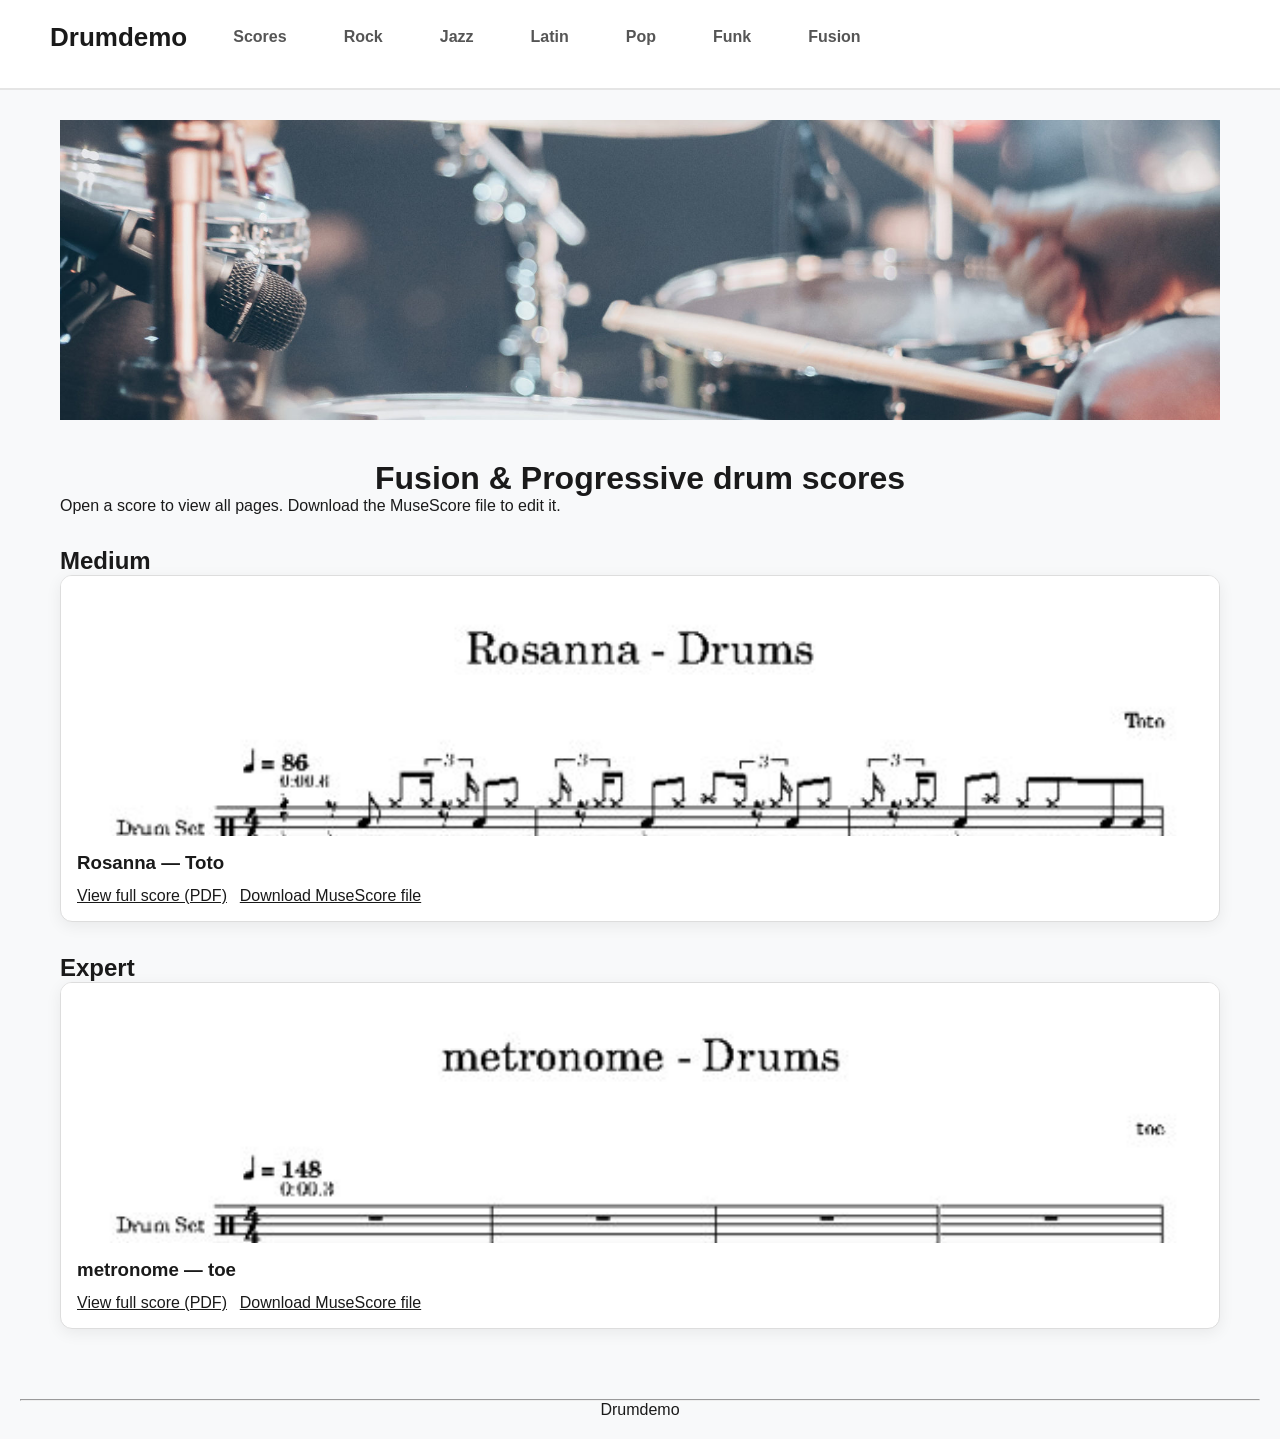
==== fusion.html @ f0b619e8 "Publish drum score website" ====
<!DOCTYPE html>
<html lang="en">
<head>
    <meta charset="UTF-8">
    <meta name="viewport" content="width=device-width, initial-scale=1.0">
    <title>Drum scores | Drumdemo</title>
    <link rel="stylesheet" href="/site.css">
</head>
<body>

  <header class="full-header"><div class="header-content"><div class="brand-zone"><a class="logo" href="/">Drumdemo</a><ul class="main-nav"><li><a href="/">Scores</a></li><li><a href="/rock.html">Rock</a></li><li><a href="/jazz.html">Jazz</a></li><li><a href="/latin.html">Latin</a></li><li><a href="/pop.html">Pop</a></li><li><a href="/funk.html">Funk</a></li><li><a href="/fusion.html">Fusion</a></li></ul></div></div></header>

<div class="wrapper"><main><section class="hero-section"><img class="hero-banner" src="/drum1.jpg" alt="Drum kit" width="100%"></section><h1>Fusion &amp; Progressive drum scores</h1><p>Open a score to view all pages. Download the MuseScore file to edit it.</p><section class="score-section"><h2>Medium</h2><div class="score-grid"><article class="score-card"><a class="score-preview" href="/scores/Rosanna_Drums.pdf" target="_blank" rel="noopener"><img loading="lazy" src="/scores/Rosanna_Drums.jpg" alt="Rosanna — Toto drum score preview"></a><div class="score-card-content"><h3>Rosanna — Toto</h3><div class="score-actions"><a href="/scores/Rosanna_Drums.pdf" target="_blank" rel="noopener">View full score (PDF)</a><a href="/scores/Rosanna_Drums.mscz" download>Download MuseScore file</a></div></div></article></div></section><section class="score-section"><h2>Expert</h2><div class="score-grid"><article class="score-card"><a class="score-preview" href="/scores/toe_metronome_Drums.pdf" target="_blank" rel="noopener"><img loading="lazy" src="/scores/toe_metronome_Drums.jpg" alt="metronome — toe drum score preview"></a><div class="score-card-content"><h3>metronome — toe</h3><div class="score-actions"><a href="/scores/toe_metronome_Drums.pdf" target="_blank" rel="noopener">View full score (PDF)</a><a href="/scores/toe_metronome_Drums.mscz" download>Download MuseScore file</a></div></div></article></div></section></main></div><footer><hr><p style="text-align: center;">Drumdemo</p></footer>
</body>
</html>
---- site.css ----
* {
    box-sizing: border-box;
    margin: 0;
    padding: 0;
}

body {
    font-family: -apple-system, BlinkMacSystemFont, "Segoe UI", Roboto, Helvetica, Arial, sans-serif;
    background-color: #f8f9fa;
    color: #1a1a1a;
    padding-top: 90px; 
}


.full-header {
    width: 100%;
    background-color: #fff;
    border-bottom: 2px solid #e5e5e5;
    position: fixed;
    top: 0;
    left: 0;
    height: 90px;
    padding: 0 50px;
    z-index: 1000;
}

.header-content {
    max-width: 1200px;
    margin: 0 auto;
    padding: 20px 0;
    display: flex;
    justify-content: space-between;
    align-items: center;
}

.brand-zone {
    display: flex;
    align-items: center;
    gap: 30px;
}

.logo {
    font-size: 26px;
    font-weight: 800;
}

.main-nav {
    display: flex;
    align-items: center;
    gap: 25px;
    list-style: none;
}

.main-nav > li/*make sure it's a direct child of main-nav*/ > a {
    text-decoration: none; 
    text-decoration: none;  /* without underline*/
    color: #555;
    font-weight: 600;/* make the text bold */
    display: inline-block;/* make the link behave like a block element */
    padding: 8px 16px;     
    border-radius: 6px;     /* circle the grey box */

}


.main-nav > li:hover > a {
    background-color: #e0e0e0;
    color: #1a1a1a;
}

.main-nav .dropdown {
    position: relative;
}

/* down drop list */
.drop {
    display: none;    /* to hide the list */      
    position: absolute;
    top: 100%;/*make sure it's right under the li*/
    left: 0;
    background-color: #222222;
    min-width: 150px;
    border-radius: 6px;
    overflow: hidden;
    z-index: 999;/* stay at the top order of the website*/
}

.dropdown:hover .drop {
    display: block;
}

.drop a {
    display: block;
    padding: 10px 16px;
    color: #ffffff;
    text-decoration: none;
    text-align: left;
    font-size: 14px;
    transform-origin: left center; 

}


.drop a:hover {
    transform: scale(1.12);
}
.main-nav a {
    text-decoration: none;
    color: #fffdfd;
    font-weight: 600;
}


.wrapper {
    max-width: 1200px;
    margin: 0 auto;
    padding: 0 20px;
}

img {
    object-fit: cover;
    display: block;
}

/* Hero Banner */
.hero-section {
    margin: 30px 0 40px;
}

.hero-banner {
    width: 100%;
    height: 300px;
}


.intro {
    display: flex;
    gap: 30px;
    margin-bottom: 40px;
    align-items: flex-start;
}

.intro.right {
    flex-direction: row-reverse;
}

.intro-image {
    width: 300px;
    height: auto;
    flex-shrink: 0;
}

.intro-text {
    flex-grow: 1;
    font-size: 15px;
    line-height: 1.6;
    color: #444;
}


footer {
    margin-top: 50px;
    padding: 20px;
    text-align: center;
}

footer a {
    text-align: center;
    color: inherit;
    text-decoration: none;
}


a {
    text-decoration: none; 
    color: inherit;       
}
.grid-container .card-image{
    border-radius: 5%;
    display: block;
}
h1{
    text-align: center;
}

.tab {
    width: 100%;
    display: flex;
    justify-content: center; 
    margin-bottom: 30px;
}

.tab-image {
    max-width: 100%; 
    height: auto;
    display: block;
    margin: 0 auto; 
}
body a{
    text-align:right;
}


/* Iteration 2: a native link keeps zoom under the reader's control. */
.score-link { display: block; width: 100%; max-width: 1100px; color: #174ea6; text-align: center; border: 2px solid #c7d7ee; border-radius: 8px; padding: 12px; background: #fff; }
.score-link:hover { border-color: #174ea6; }
.score-link:focus-visible { outline: 3px solid #174ea6; outline-offset: 4px; }
.score-link .tab-image { width: 100%; height: auto; object-fit: contain; }
.score-caption { display: block; margin-top: 12px; text-decoration: underline; font-weight: 600; }
.score-help { margin: 20px 0; line-height: 1.6; }
.intro-image img { max-width: 100%; height: auto; }
@media (max-width: 700px) {
.full-header { position: static; height: auto; padding: 0 12px; }
body { padding-top: 0; }
.brand-zone, .main-nav { flex-wrap: wrap; gap: 8px; }
.main-nav > li > a { padding: 8px; }
.intro { flex-direction: column; }
.intro-image { width: 100%; }
.wrapper { padding: 0 12px; }
}

.score-section{margin:2rem 0}.score-grid{display:grid;grid-template-columns:repeat(auto-fit,minmax(240px,1fr));gap:1.5rem}.score-card{background:#fff;border:1px solid #ddd;border-radius:12px;overflow:hidden;box-shadow:0 4px 16px #0001}.score-preview{display:block;background:#f5f5f5;height:260px;overflow:hidden}.score-preview img{width:100%;height:100%;object-fit:cover;object-position:top}.score-card-content{padding:1rem}.score-card-content h3{margin:0 0 .8rem}.score-actions{display:flex;flex-wrap:wrap;gap:.8rem}.score-actions a{display:inline-block;text-decoration:underline}.score-card-content a:focus-visible,.score-preview:focus-visible{outline:3px solid #00a7cc;outline-offset:2px}
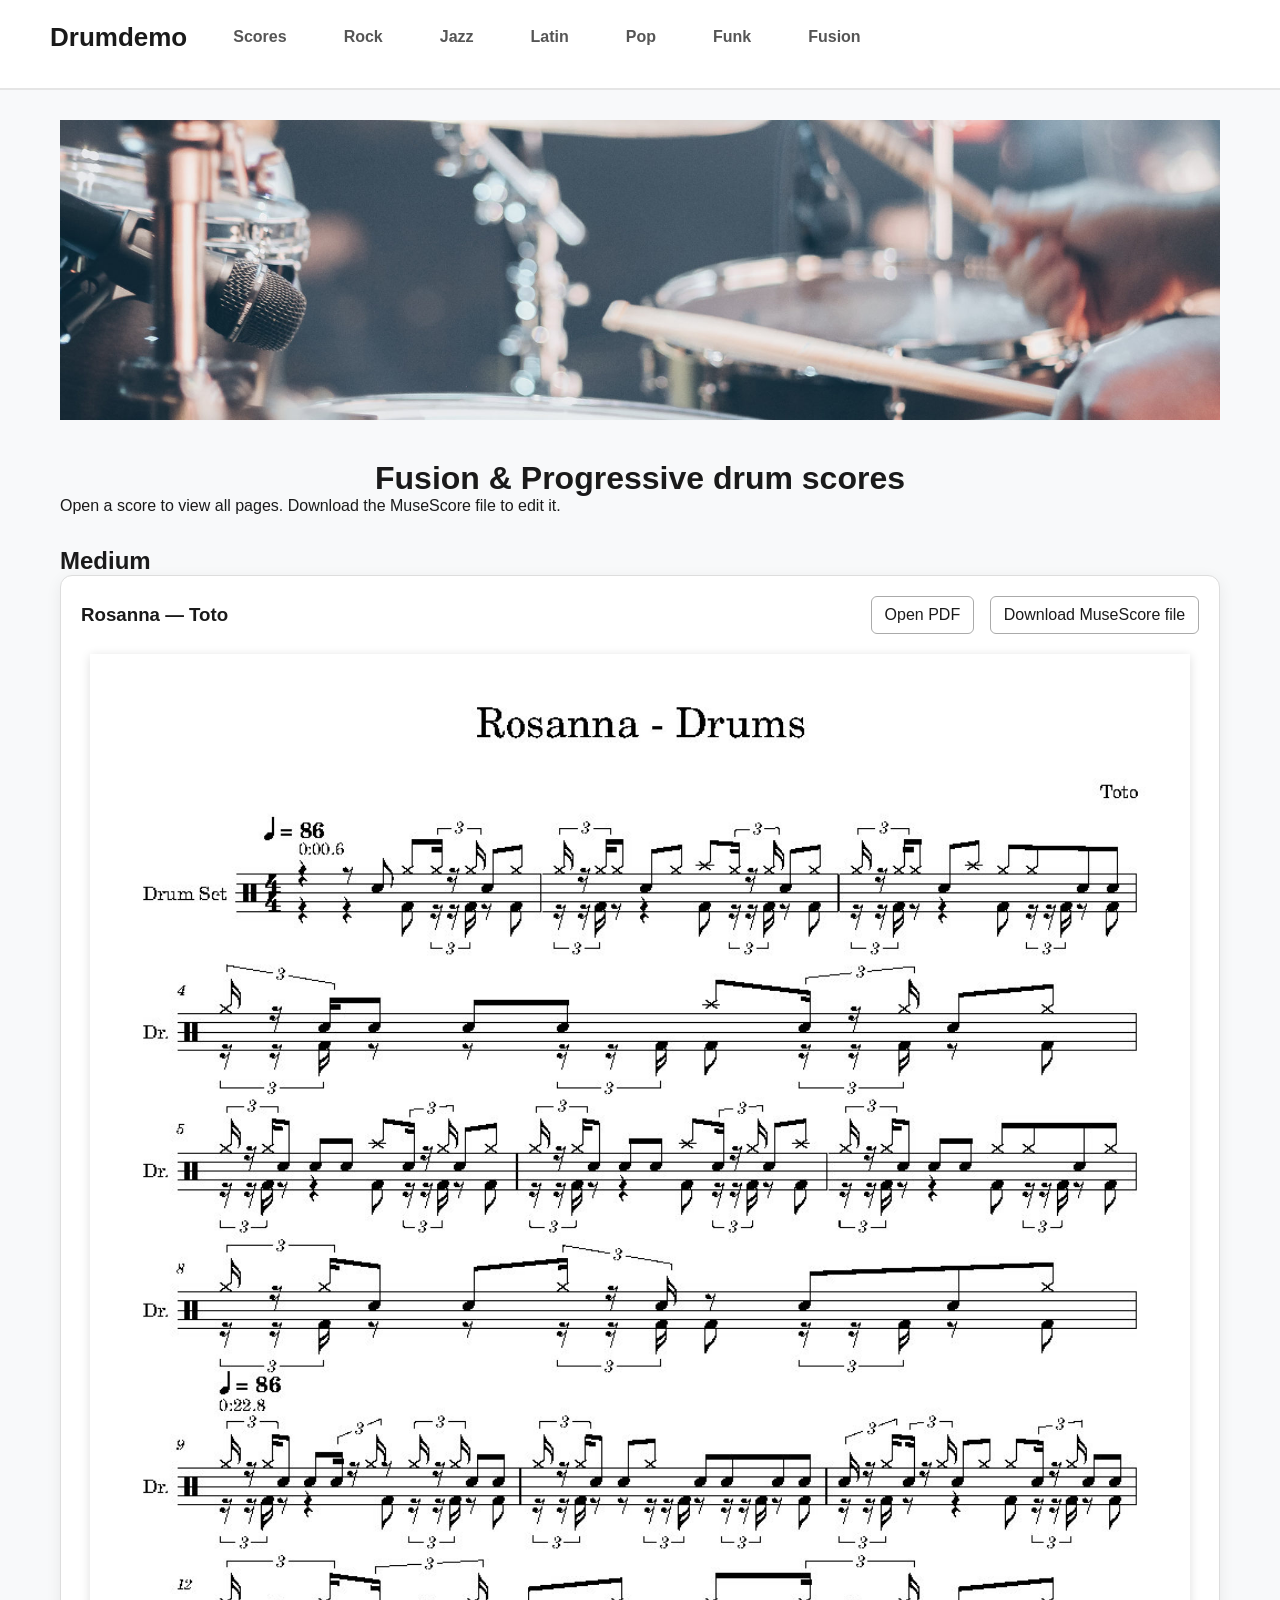
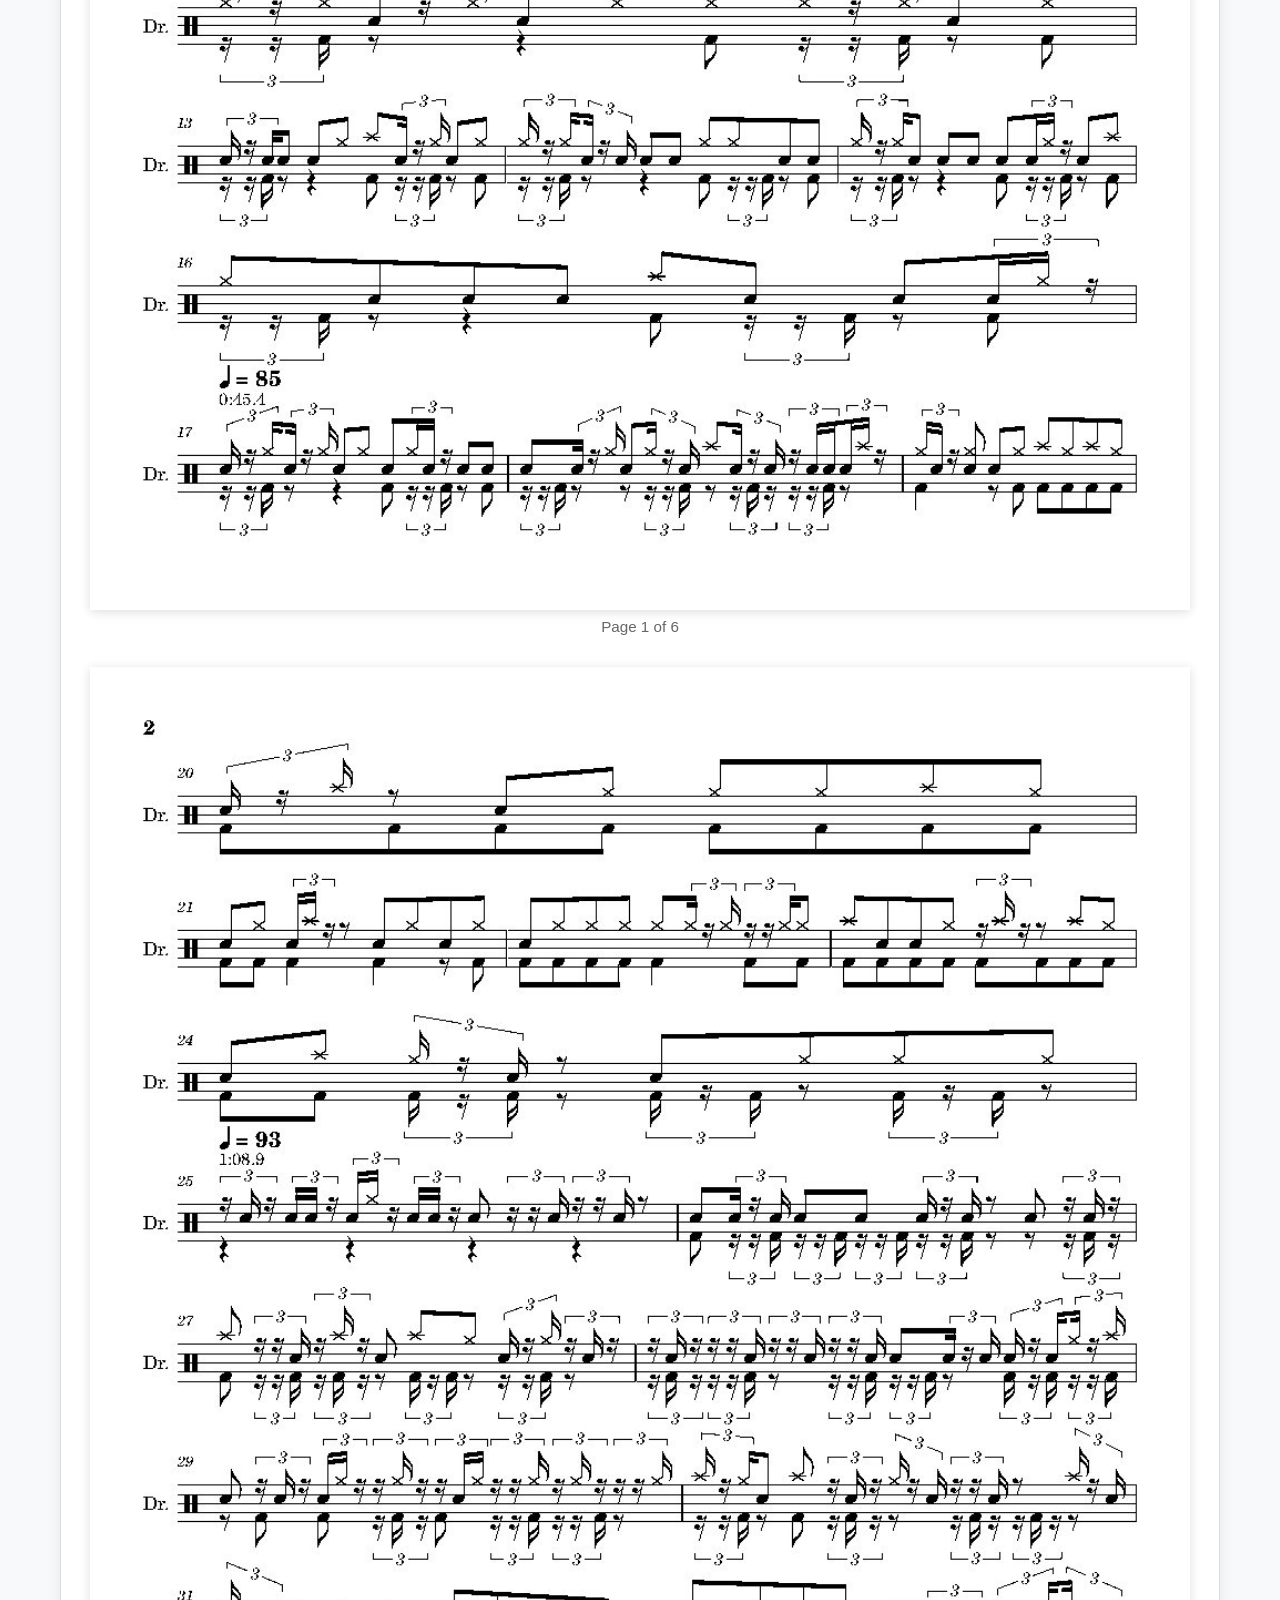
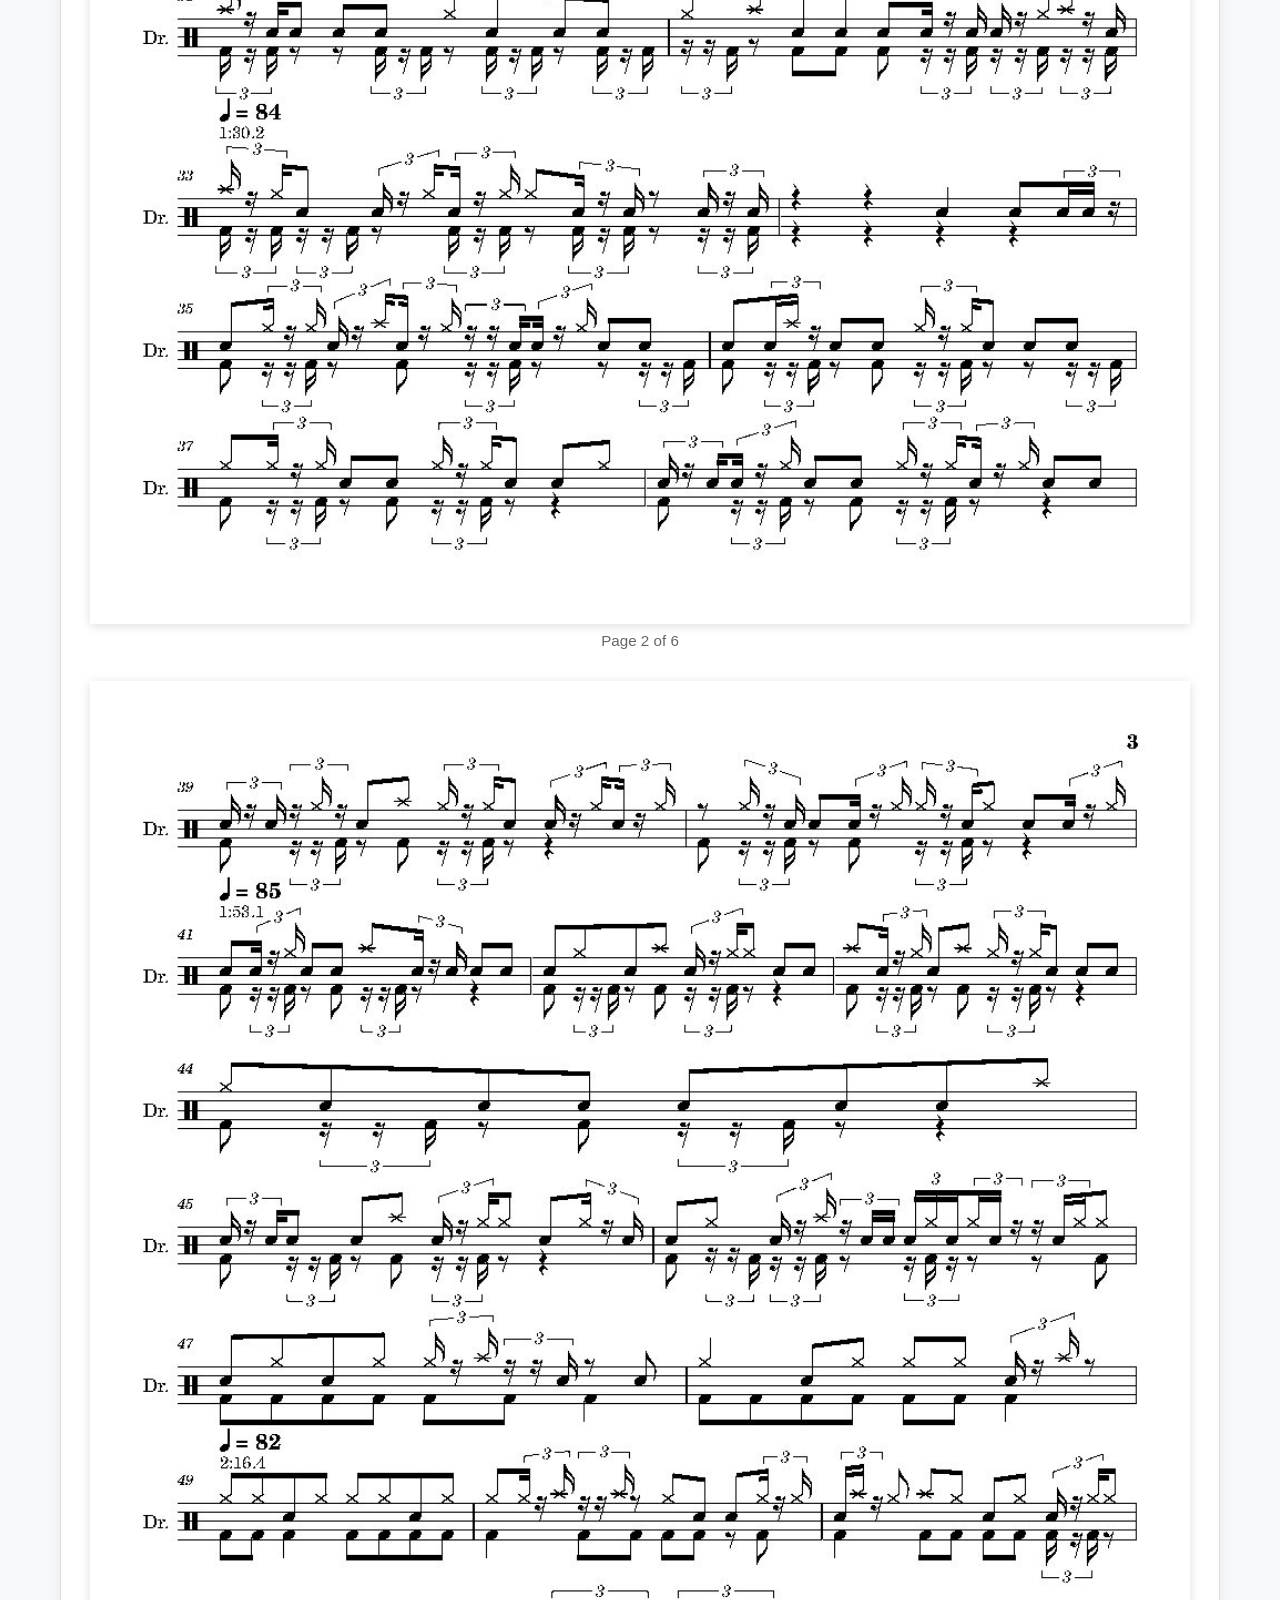
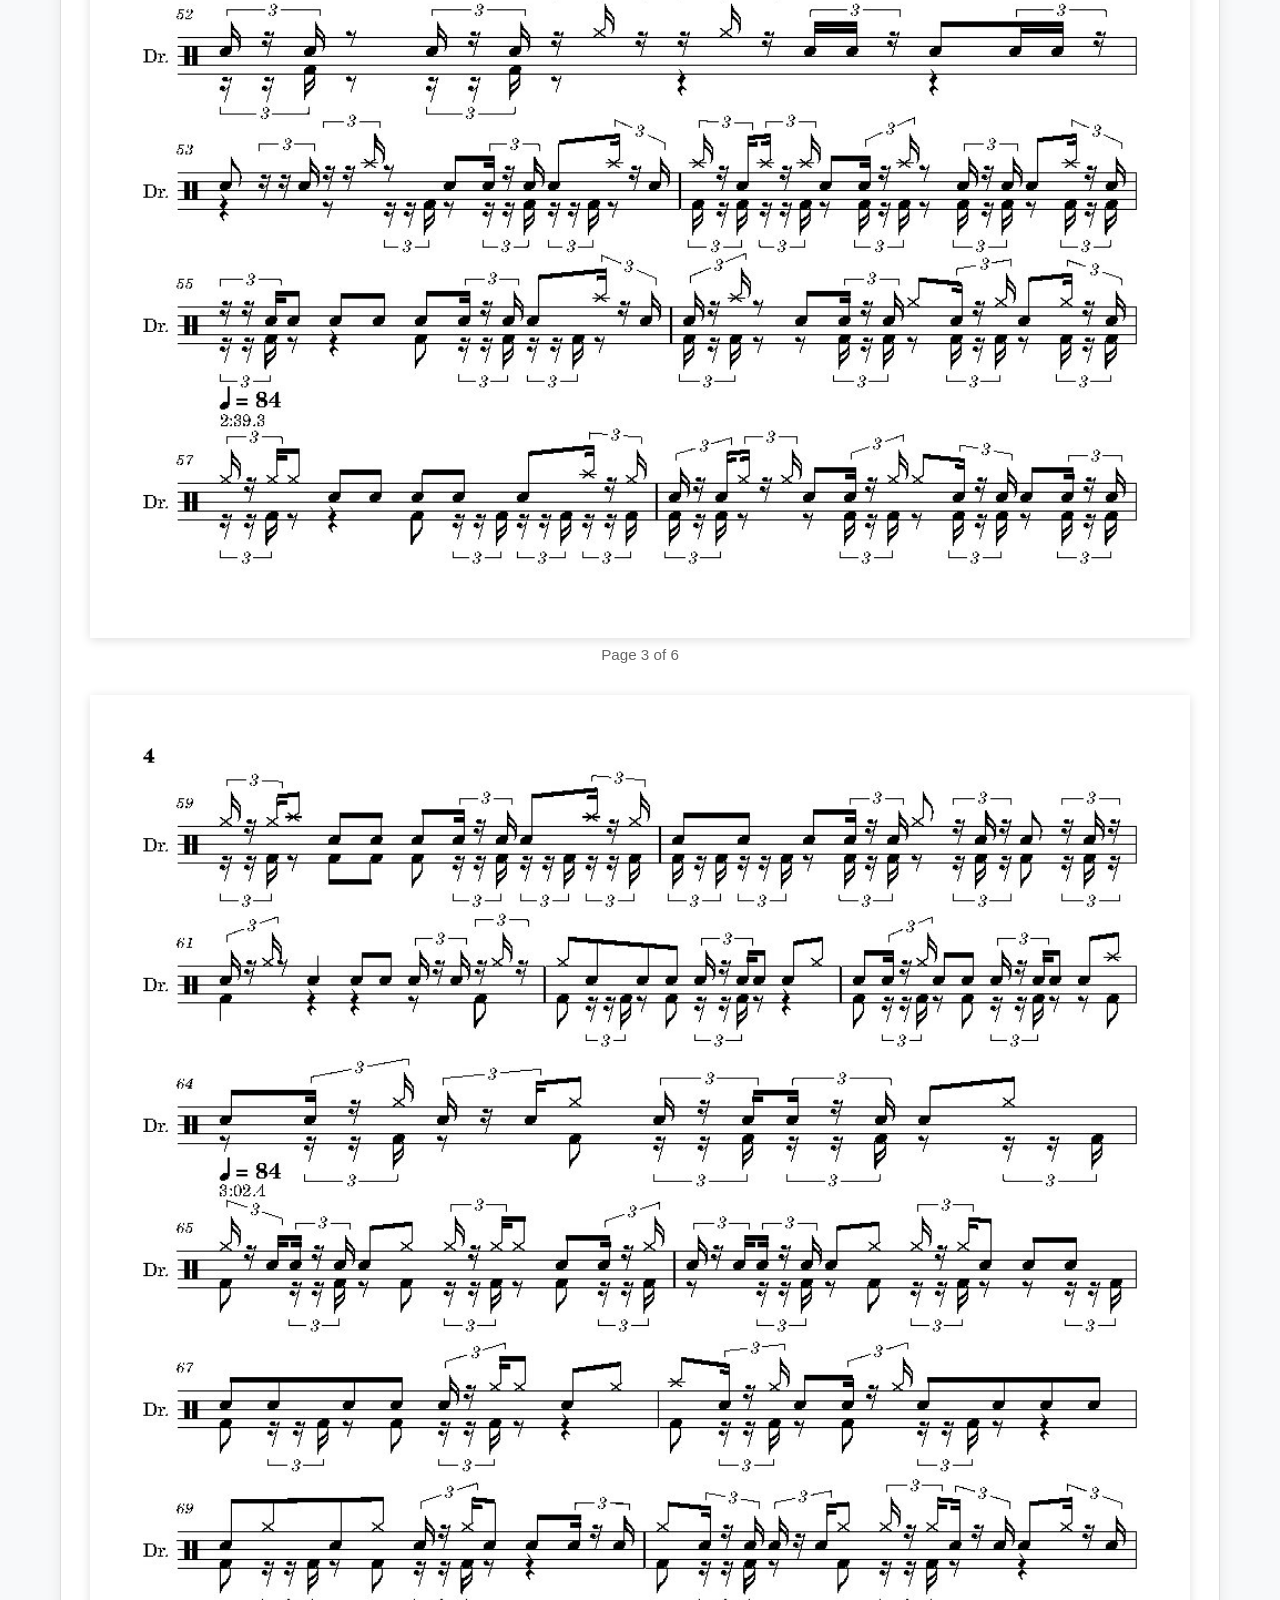
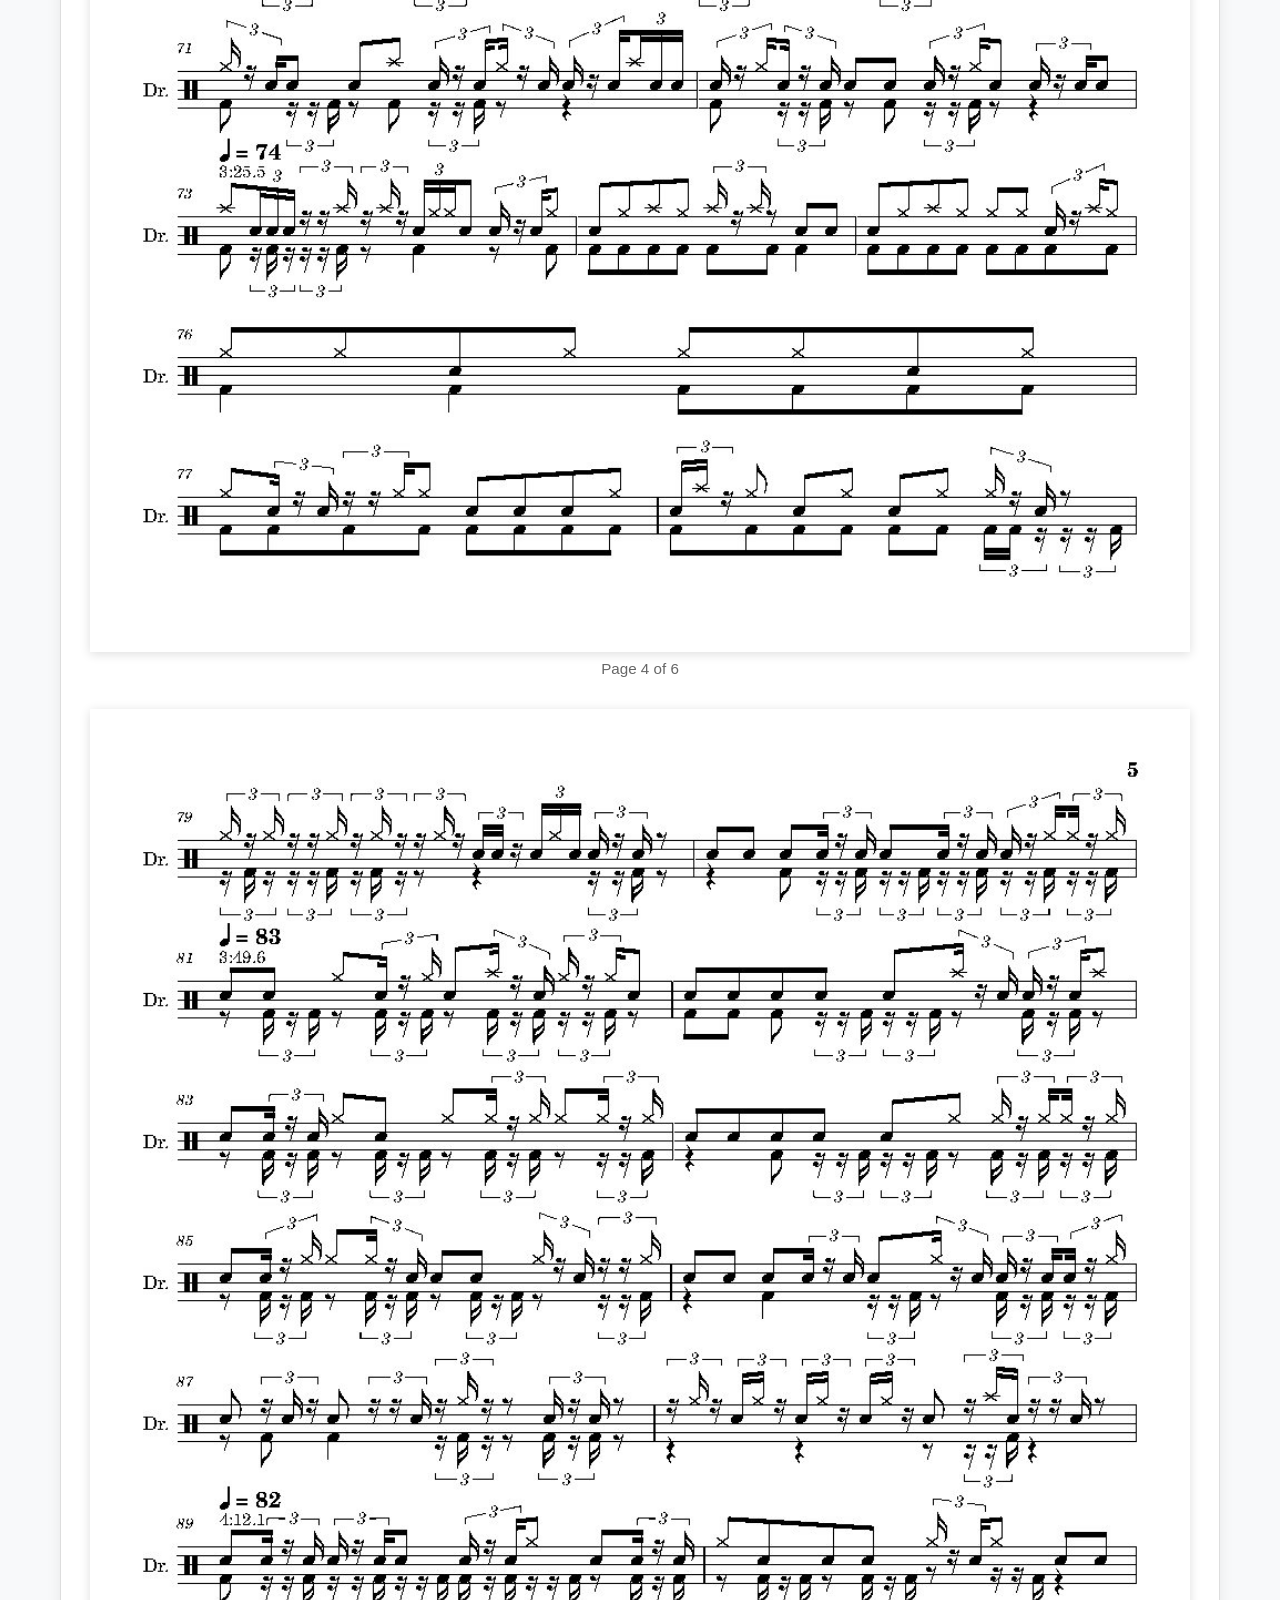
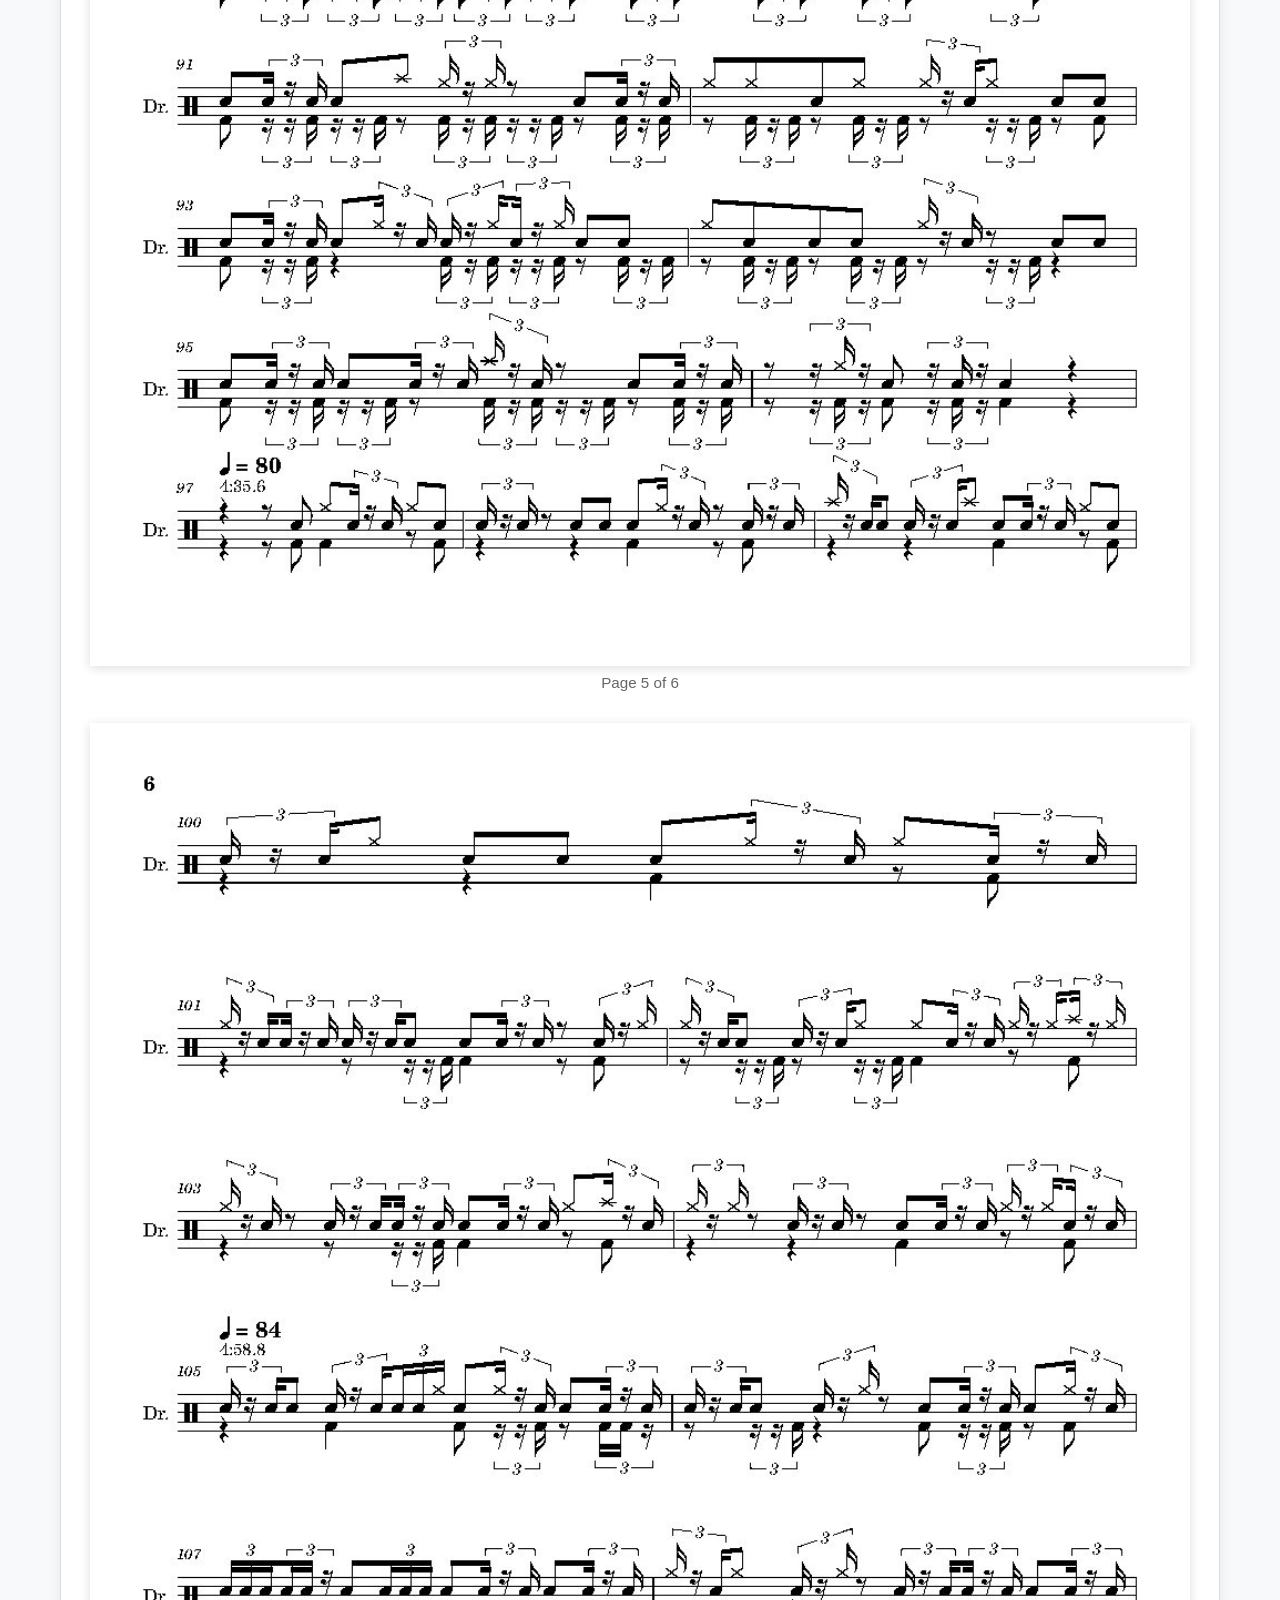
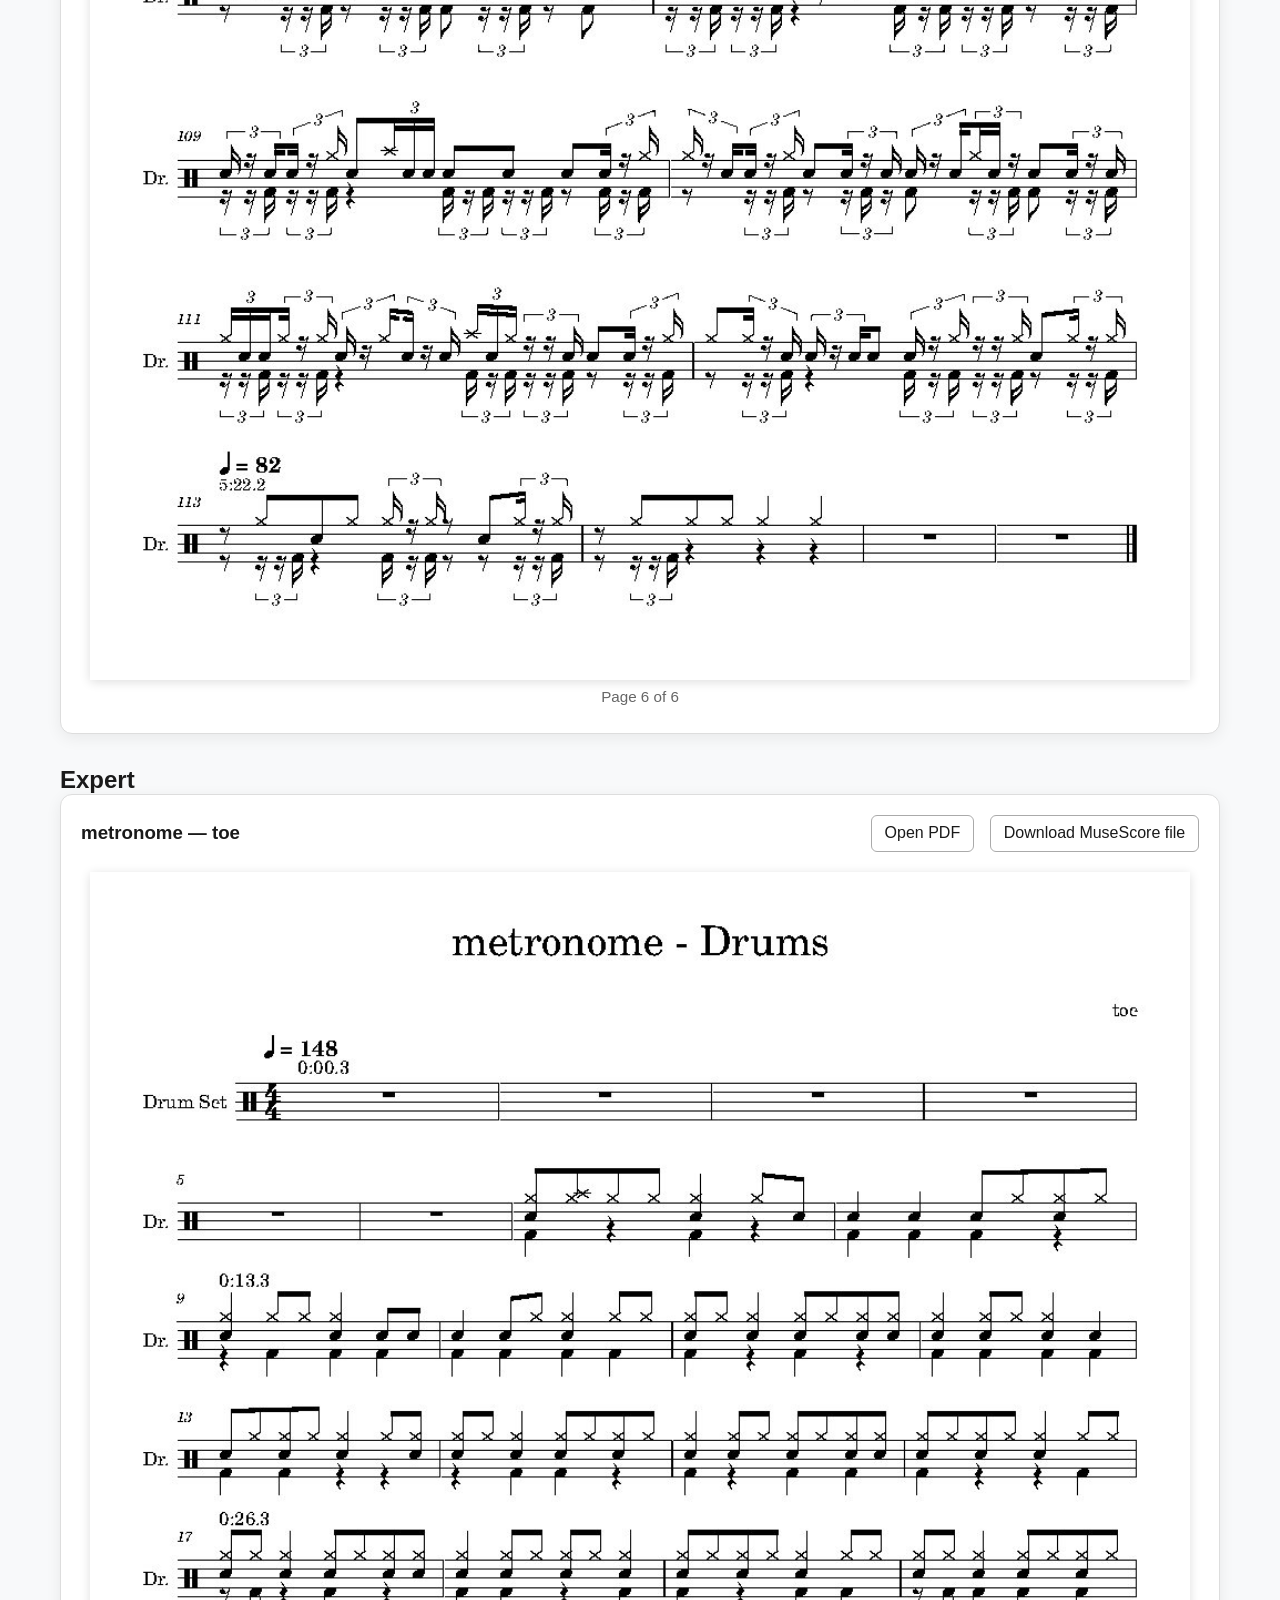
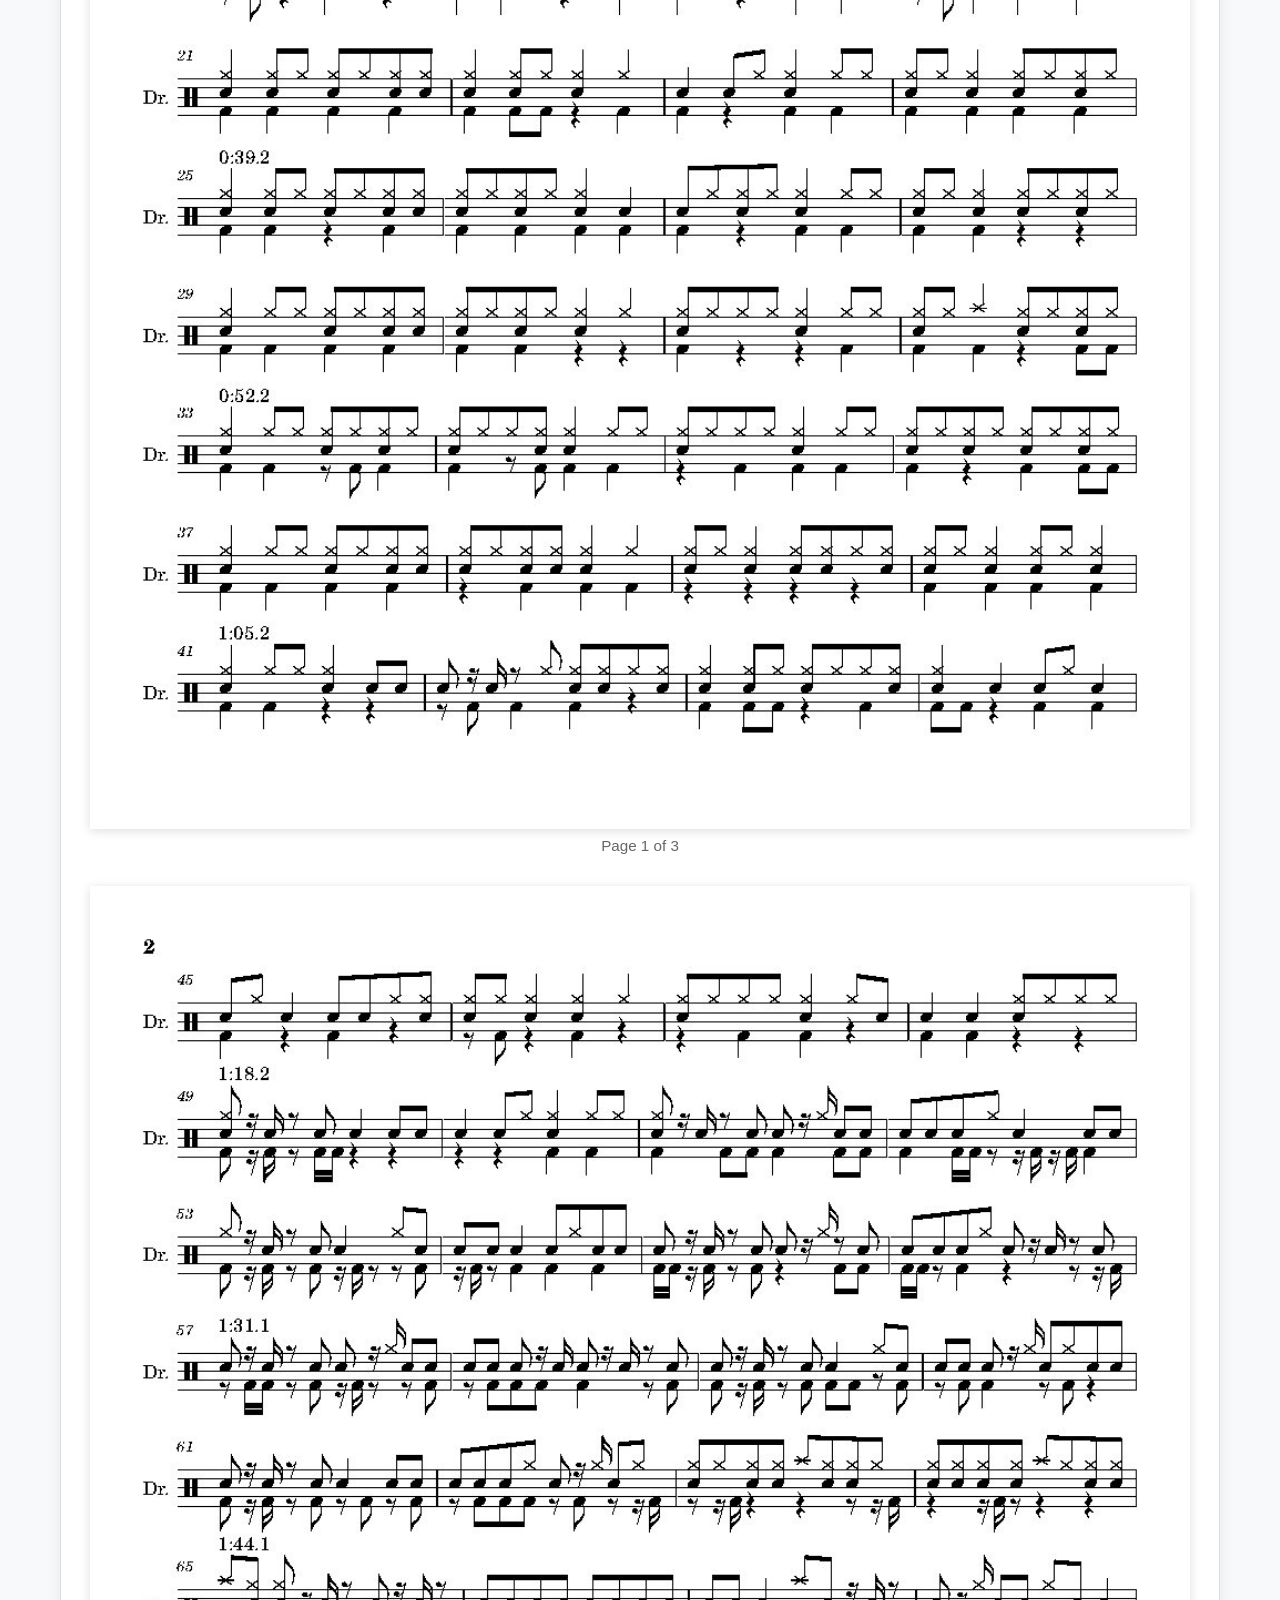
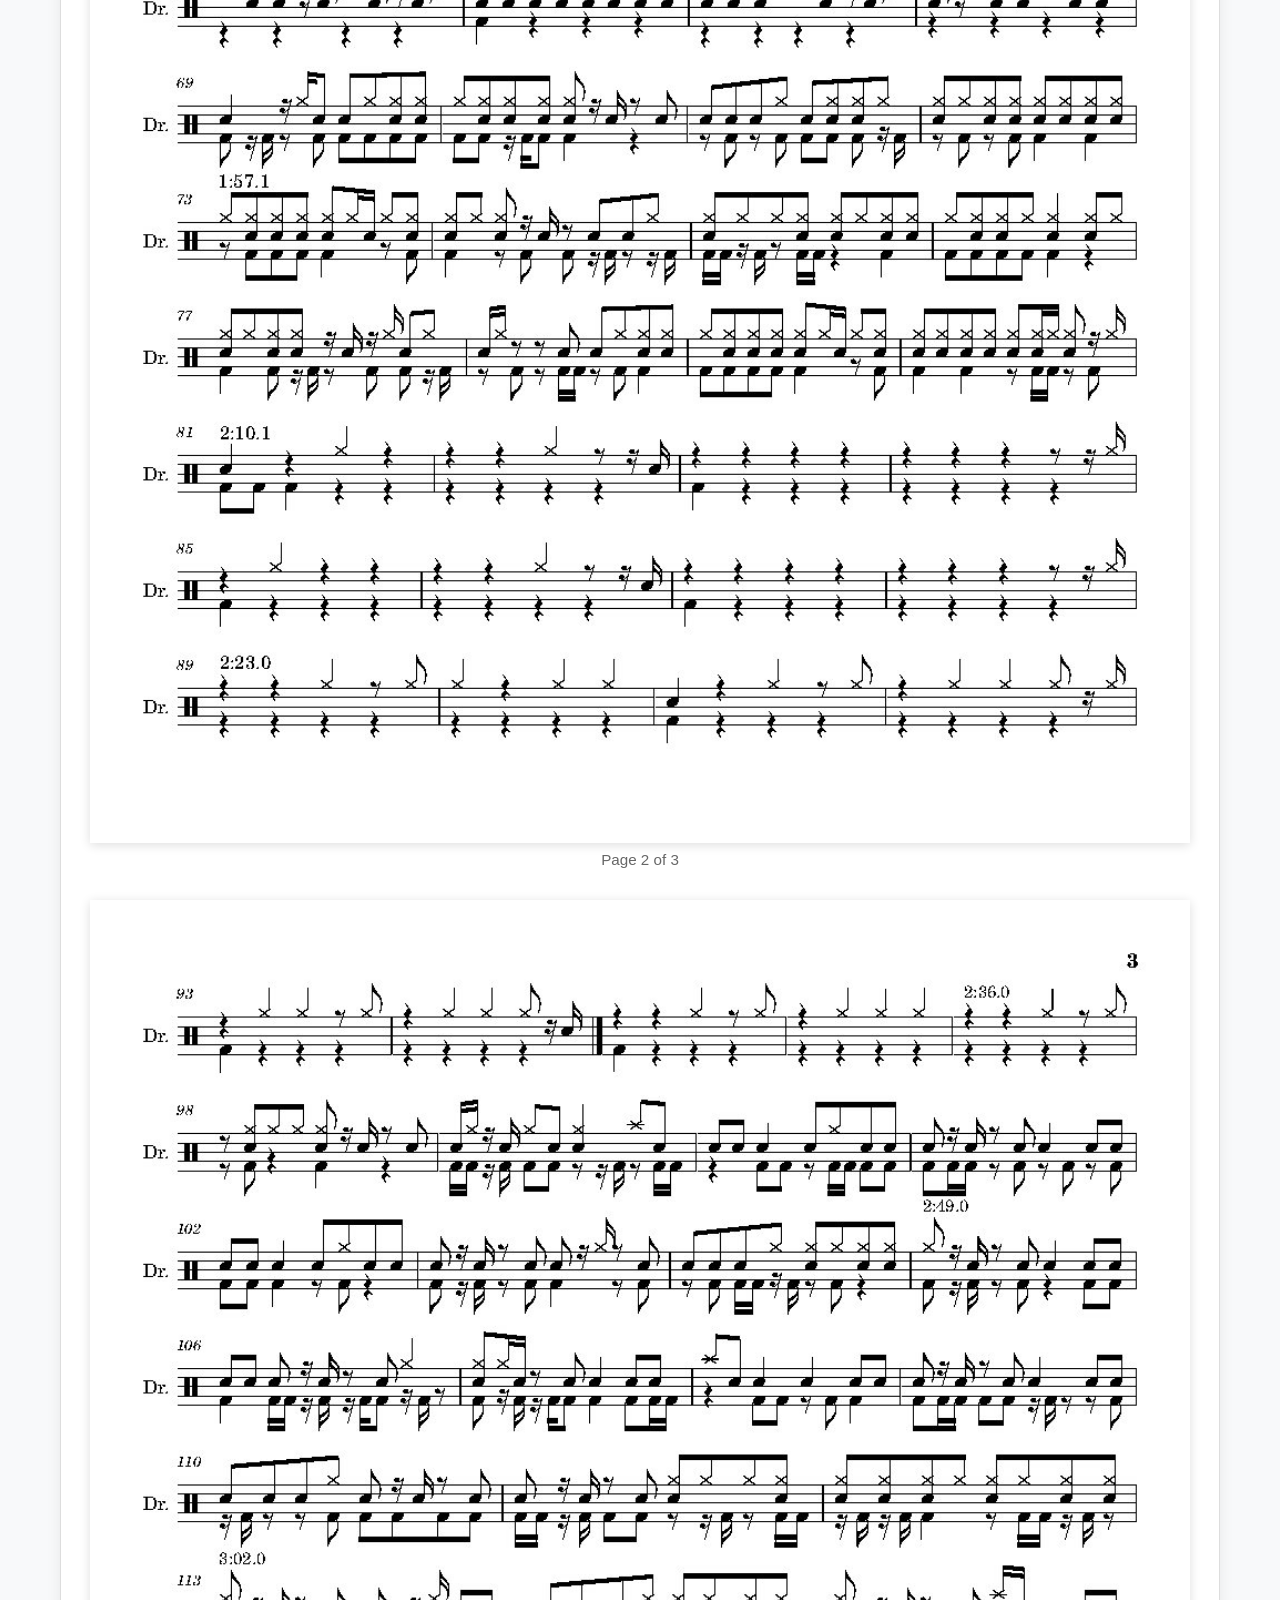
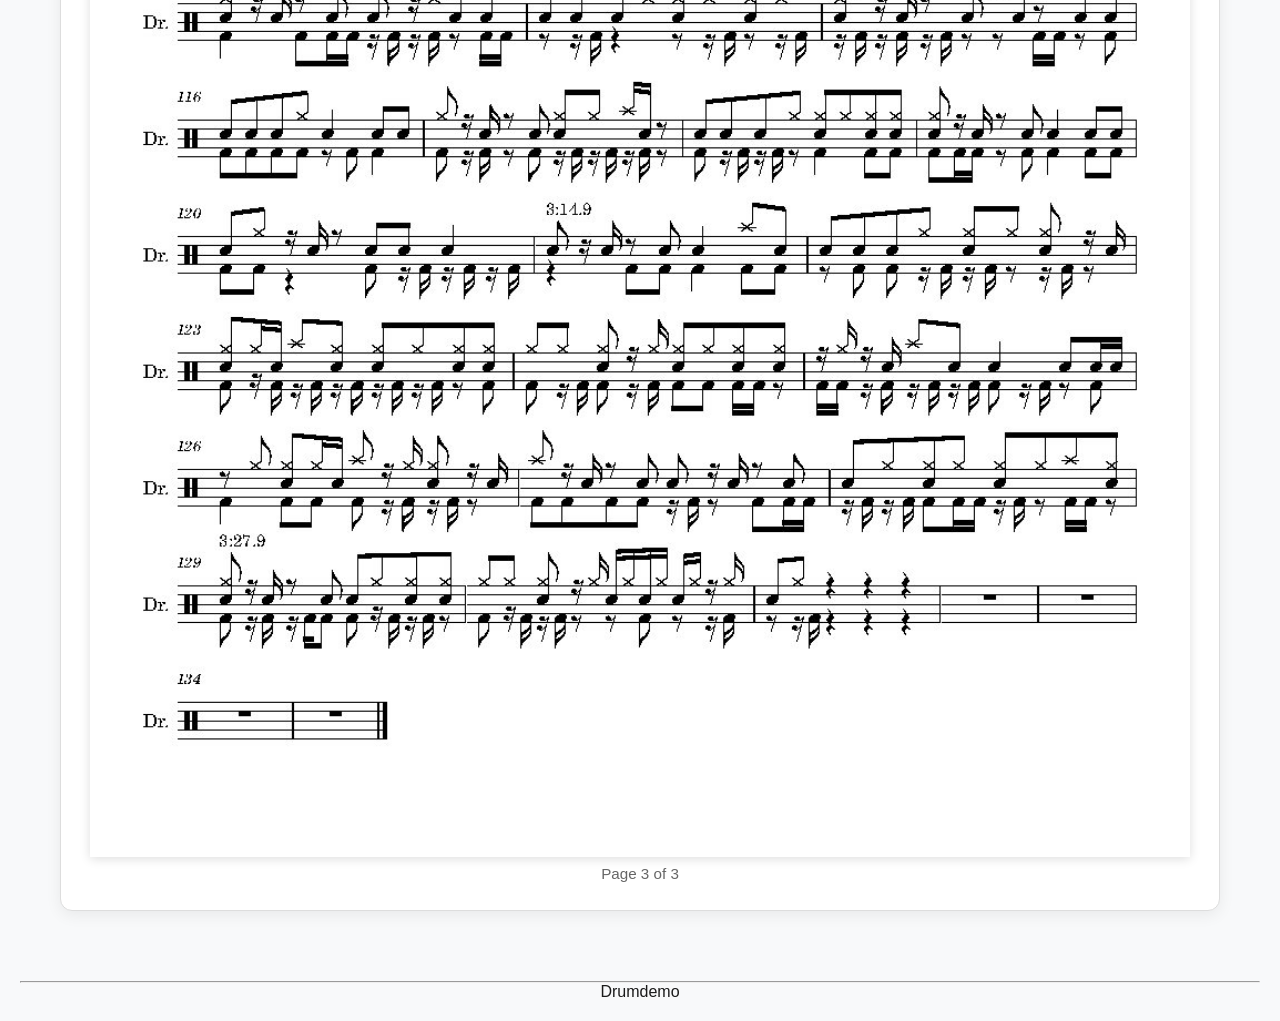
==== commit aa6ea880: "Show complete scores directly on category pages" ====
--- a/fusion.html
+++ b/fusion.html
@@ -10,6 +10,6 @@
 
   <header class="full-header"><div class="header-content"><div class="brand-zone"><a class="logo" href="/">Drumdemo</a><ul class="main-nav"><li><a href="/">Scores</a></li><li><a href="/rock.html">Rock</a></li><li><a href="/jazz.html">Jazz</a></li><li><a href="/latin.html">Latin</a></li><li><a href="/pop.html">Pop</a></li><li><a href="/funk.html">Funk</a></li><li><a href="/fusion.html">Fusion</a></li></ul></div></div></header>
 
-<div class="wrapper"><main><section class="hero-section"><img class="hero-banner" src="/drum1.jpg" alt="Drum kit" width="100%"></section><h1>Fusion &amp; Progressive drum scores</h1><p>Open a score to view all pages. Download the MuseScore file to edit it.</p><section class="score-section"><h2>Medium</h2><div class="score-grid"><article class="score-card"><a class="score-preview" href="/scores/Rosanna_Drums.pdf" target="_blank" rel="noopener"><img loading="lazy" src="/scores/Rosanna_Drums.jpg" alt="Rosanna — Toto drum score preview"></a><div class="score-card-content"><h3>Rosanna — Toto</h3><div class="score-actions"><a href="/scores/Rosanna_Drums.pdf" target="_blank" rel="noopener">View full score (PDF)</a><a href="/scores/Rosanna_Drums.mscz" download>Download MuseScore file</a></div></div></article></div></section><section class="score-section"><h2>Expert</h2><div class="score-grid"><article class="score-card"><a class="score-preview" href="/scores/toe_metronome_Drums.pdf" target="_blank" rel="noopener"><img loading="lazy" src="/scores/toe_metronome_Drums.jpg" alt="metronome — toe drum score preview"></a><div class="score-card-content"><h3>metronome — toe</h3><div class="score-actions"><a href="/scores/toe_metronome_Drums.pdf" target="_blank" rel="noopener">View full score (PDF)</a><a href="/scores/toe_metronome_Drums.mscz" download>Download MuseScore file</a></div></div></article></div></section></main></div><footer><hr><p style="text-align: center;">Drumdemo</p></footer>
+<div class="wrapper"><main><section class="hero-section"><img class="hero-banner" src="/drum1.jpg" alt="Drum kit" width="100%"></section><h1>Fusion &amp; Progressive drum scores</h1><p>Open a score to view all pages. Download the MuseScore file to edit it.</p><section class="score-section"><h2>Medium</h2><div class="score-grid"><article class="score-entry"><div class="score-entry-heading"><h3>Rosanna — Toto</h3><div class="score-actions"><a href="/scores/Rosanna_Drums.pdf" target="_blank" rel="noopener">Open PDF</a><a href="/scores/Rosanna_Drums.mscz" download>Download MuseScore file</a></div></div><div class="score-pages"><figure class="score-page"><img loading="lazy" src="/scores/pages/Rosanna_Drums-page-01.jpg" alt="Rosanna — Toto — page 1 of 6"><figcaption>Page 1 of 6</figcaption></figure><figure class="score-page"><img loading="lazy" src="/scores/pages/Rosanna_Drums-page-02.jpg" alt="Rosanna — Toto — page 2 of 6"><figcaption>Page 2 of 6</figcaption></figure><figure class="score-page"><img loading="lazy" src="/scores/pages/Rosanna_Drums-page-03.jpg" alt="Rosanna — Toto — page 3 of 6"><figcaption>Page 3 of 6</figcaption></figure><figure class="score-page"><img loading="lazy" src="/scores/pages/Rosanna_Drums-page-04.jpg" alt="Rosanna — Toto — page 4 of 6"><figcaption>Page 4 of 6</figcaption></figure><figure class="score-page"><img loading="lazy" src="/scores/pages/Rosanna_Drums-page-05.jpg" alt="Rosanna — Toto — page 5 of 6"><figcaption>Page 5 of 6</figcaption></figure><figure class="score-page"><img loading="lazy" src="/scores/pages/Rosanna_Drums-page-06.jpg" alt="Rosanna — Toto — page 6 of 6"><figcaption>Page 6 of 6</figcaption></figure></div></article></div></section><section class="score-section"><h2>Expert</h2><div class="score-grid"><article class="score-entry"><div class="score-entry-heading"><h3>metronome — toe</h3><div class="score-actions"><a href="/scores/toe_metronome_Drums.pdf" target="_blank" rel="noopener">Open PDF</a><a href="/scores/toe_metronome_Drums.mscz" download>Download MuseScore file</a></div></div><div class="score-pages"><figure class="score-page"><img loading="lazy" src="/scores/pages/toe_metronome_Drums-page-01.jpg" alt="metronome — toe — page 1 of 3"><figcaption>Page 1 of 3</figcaption></figure><figure class="score-page"><img loading="lazy" src="/scores/pages/toe_metronome_Drums-page-02.jpg" alt="metronome — toe — page 2 of 3"><figcaption>Page 2 of 3</figcaption></figure><figure class="score-page"><img loading="lazy" src="/scores/pages/toe_metronome_Drums-page-03.jpg" alt="metronome — toe — page 3 of 3"><figcaption>Page 3 of 3</figcaption></figure></div></article></div></section></main></div><footer><hr><p style="text-align: center;">Drumdemo</p></footer>
 </body>
 </html>
--- a/site.css
+++ b/site.css
@@ -220,3 +220,5 @@
 }
 
 .score-section{margin:2rem 0}.score-grid{display:grid;grid-template-columns:repeat(auto-fit,minmax(240px,1fr));gap:1.5rem}.score-card{background:#fff;border:1px solid #ddd;border-radius:12px;overflow:hidden;box-shadow:0 4px 16px #0001}.score-preview{display:block;background:#f5f5f5;height:260px;overflow:hidden}.score-preview img{width:100%;height:100%;object-fit:cover;object-position:top}.score-card-content{padding:1rem}.score-card-content h3{margin:0 0 .8rem}.score-actions{display:flex;flex-wrap:wrap;gap:.8rem}.score-actions a{display:inline-block;text-decoration:underline}.score-card-content a:focus-visible,.score-preview:focus-visible{outline:3px solid #00a7cc;outline-offset:2px}
+
+.score-grid{display:grid;grid-template-columns:1fr;gap:2rem}.score-entry{background:#fff;border:1px solid #ddd;border-radius:12px;padding:1.25rem;box-shadow:0 4px 16px #0001}.score-entry-heading{display:flex;justify-content:space-between;align-items:center;gap:1rem;flex-wrap:wrap}.score-entry-heading h3{margin:0}.score-pages{display:grid;grid-template-columns:minmax(0,1fr);gap:1.5rem;margin-top:1.25rem}.score-page{margin:0;text-align:center}.score-page img{display:block;width:100%;max-width:1100px;height:auto;margin:0 auto;background:#fff;box-shadow:0 2px 10px #0002}.score-page figcaption{margin:.5rem;color:#666;font-size:.95rem}.score-actions{display:flex;gap:1rem;flex-wrap:wrap}.score-actions a{display:inline-block;padding:.55rem .8rem;border:1px solid #aaa;border-radius:6px;text-decoration:none}.score-actions a:hover{background:#f2f5f8}@media(max-width:600px){.score-entry{padding:.7rem}.score-page img{width:100%}}
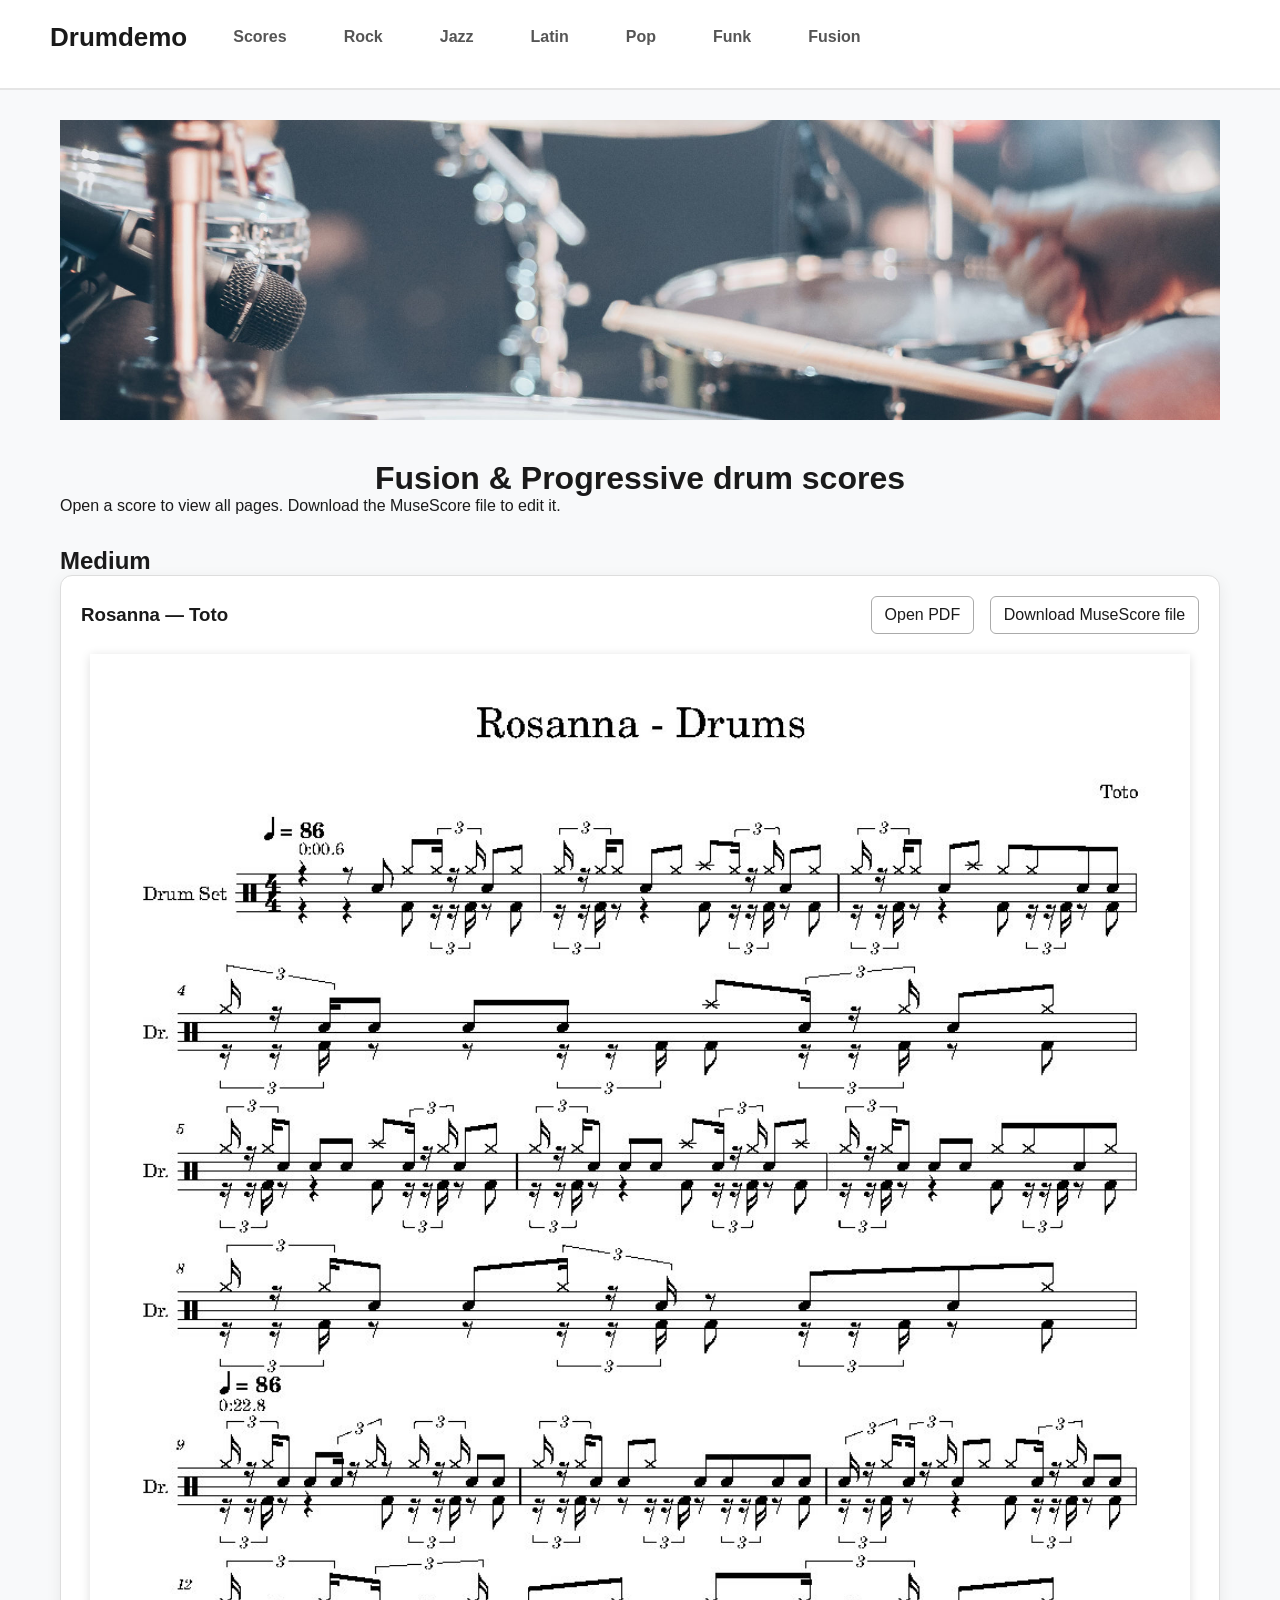
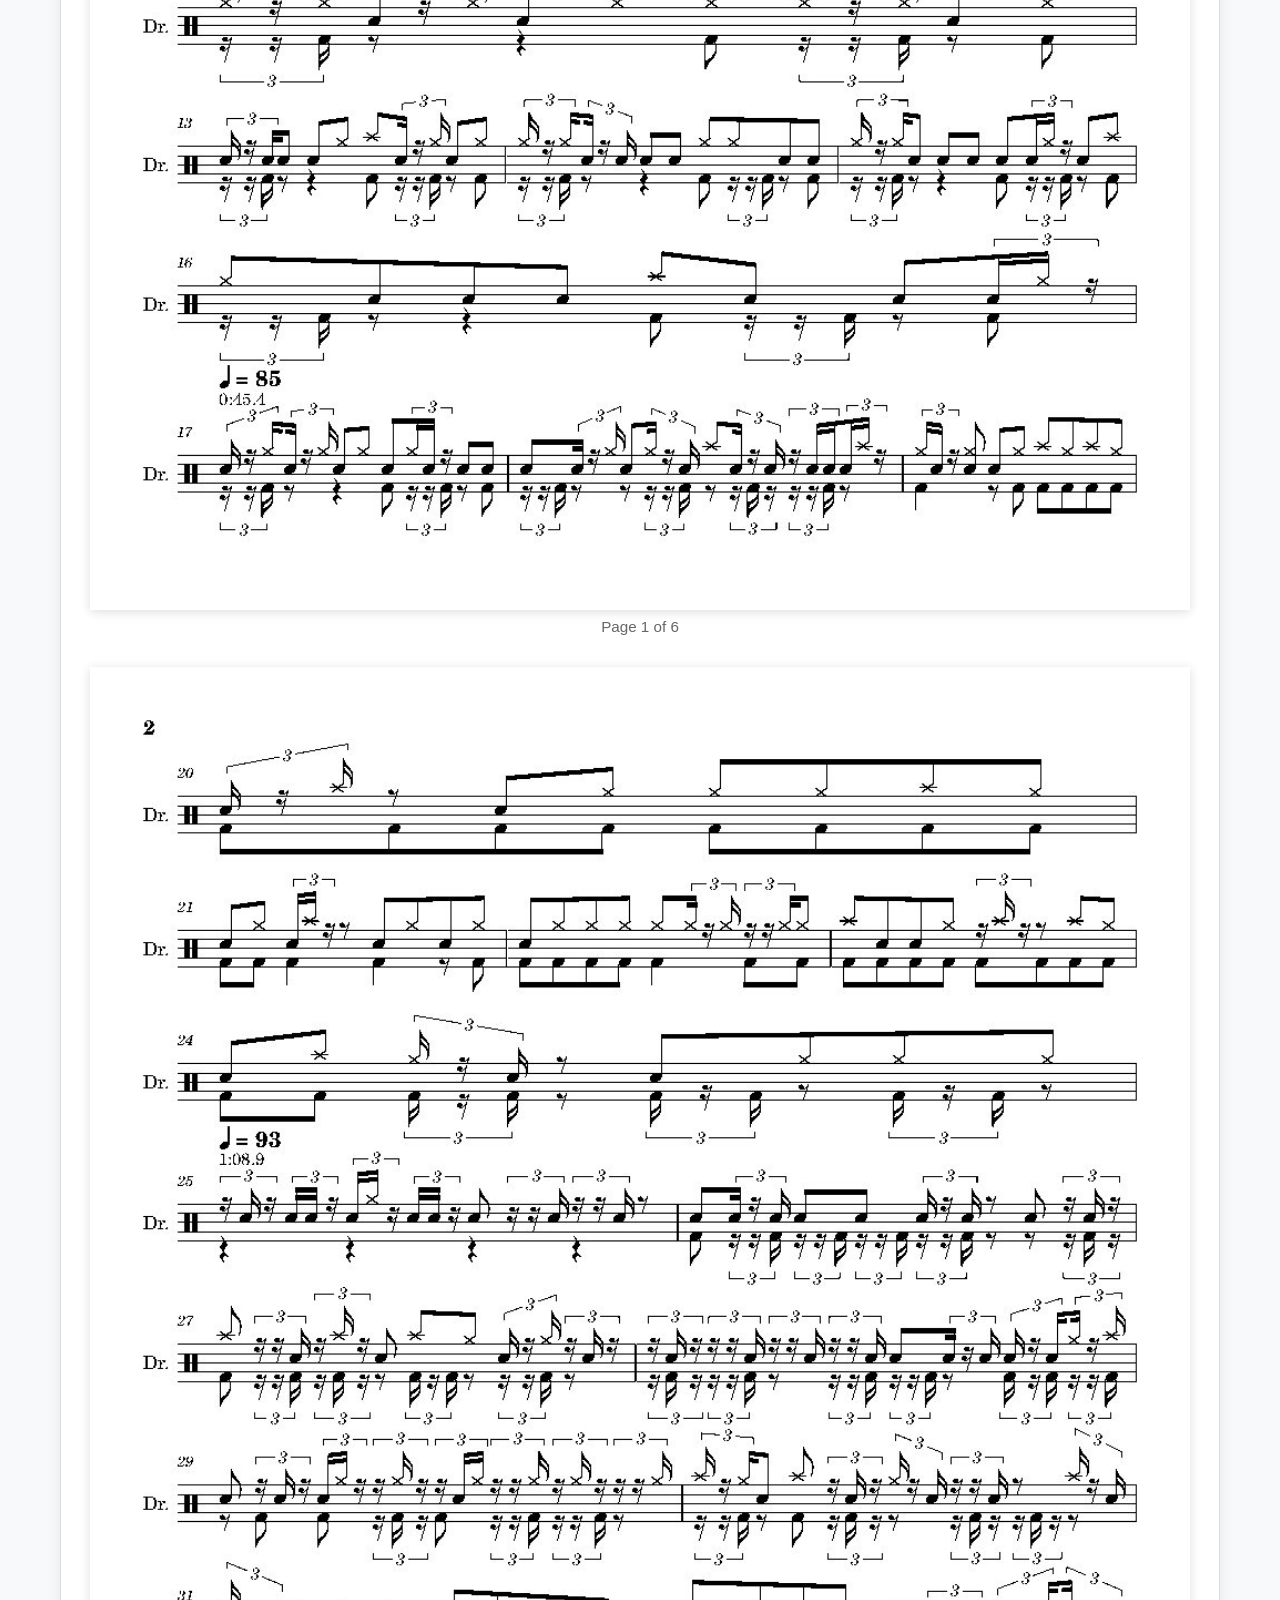
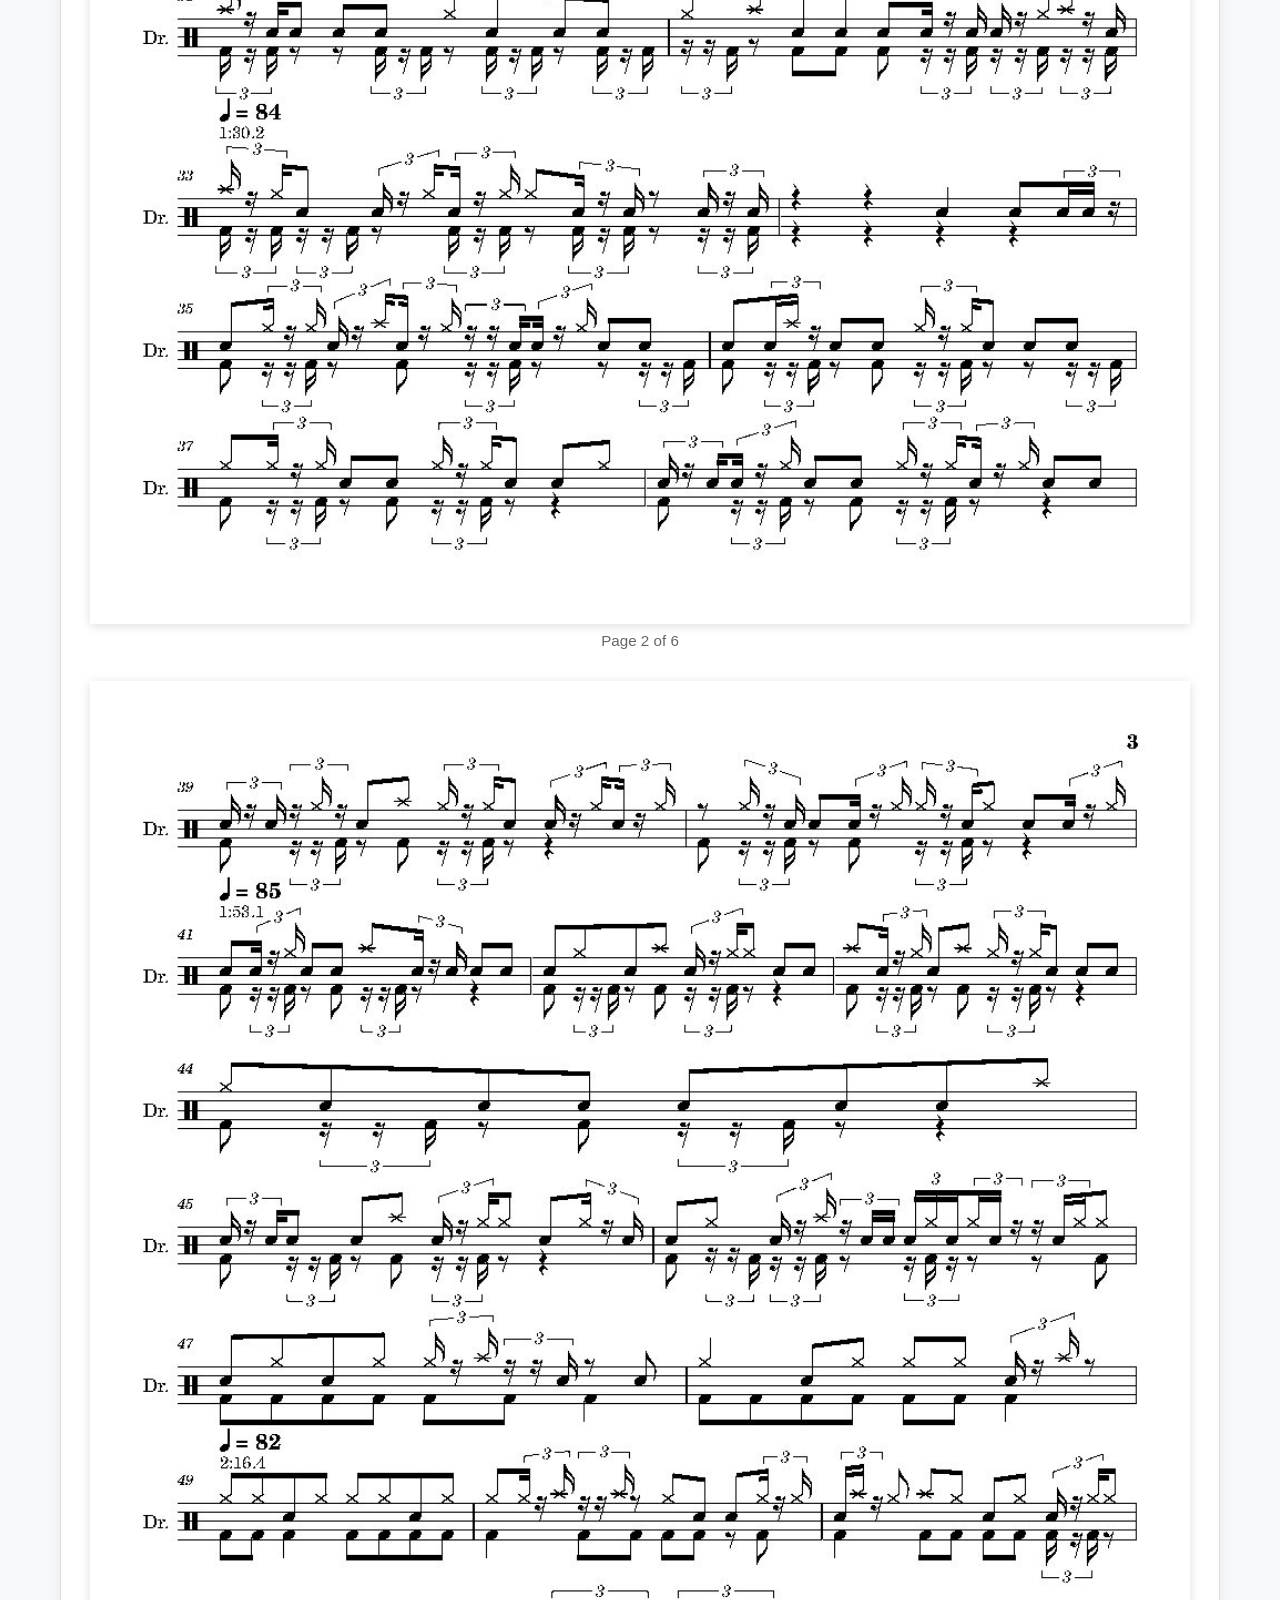
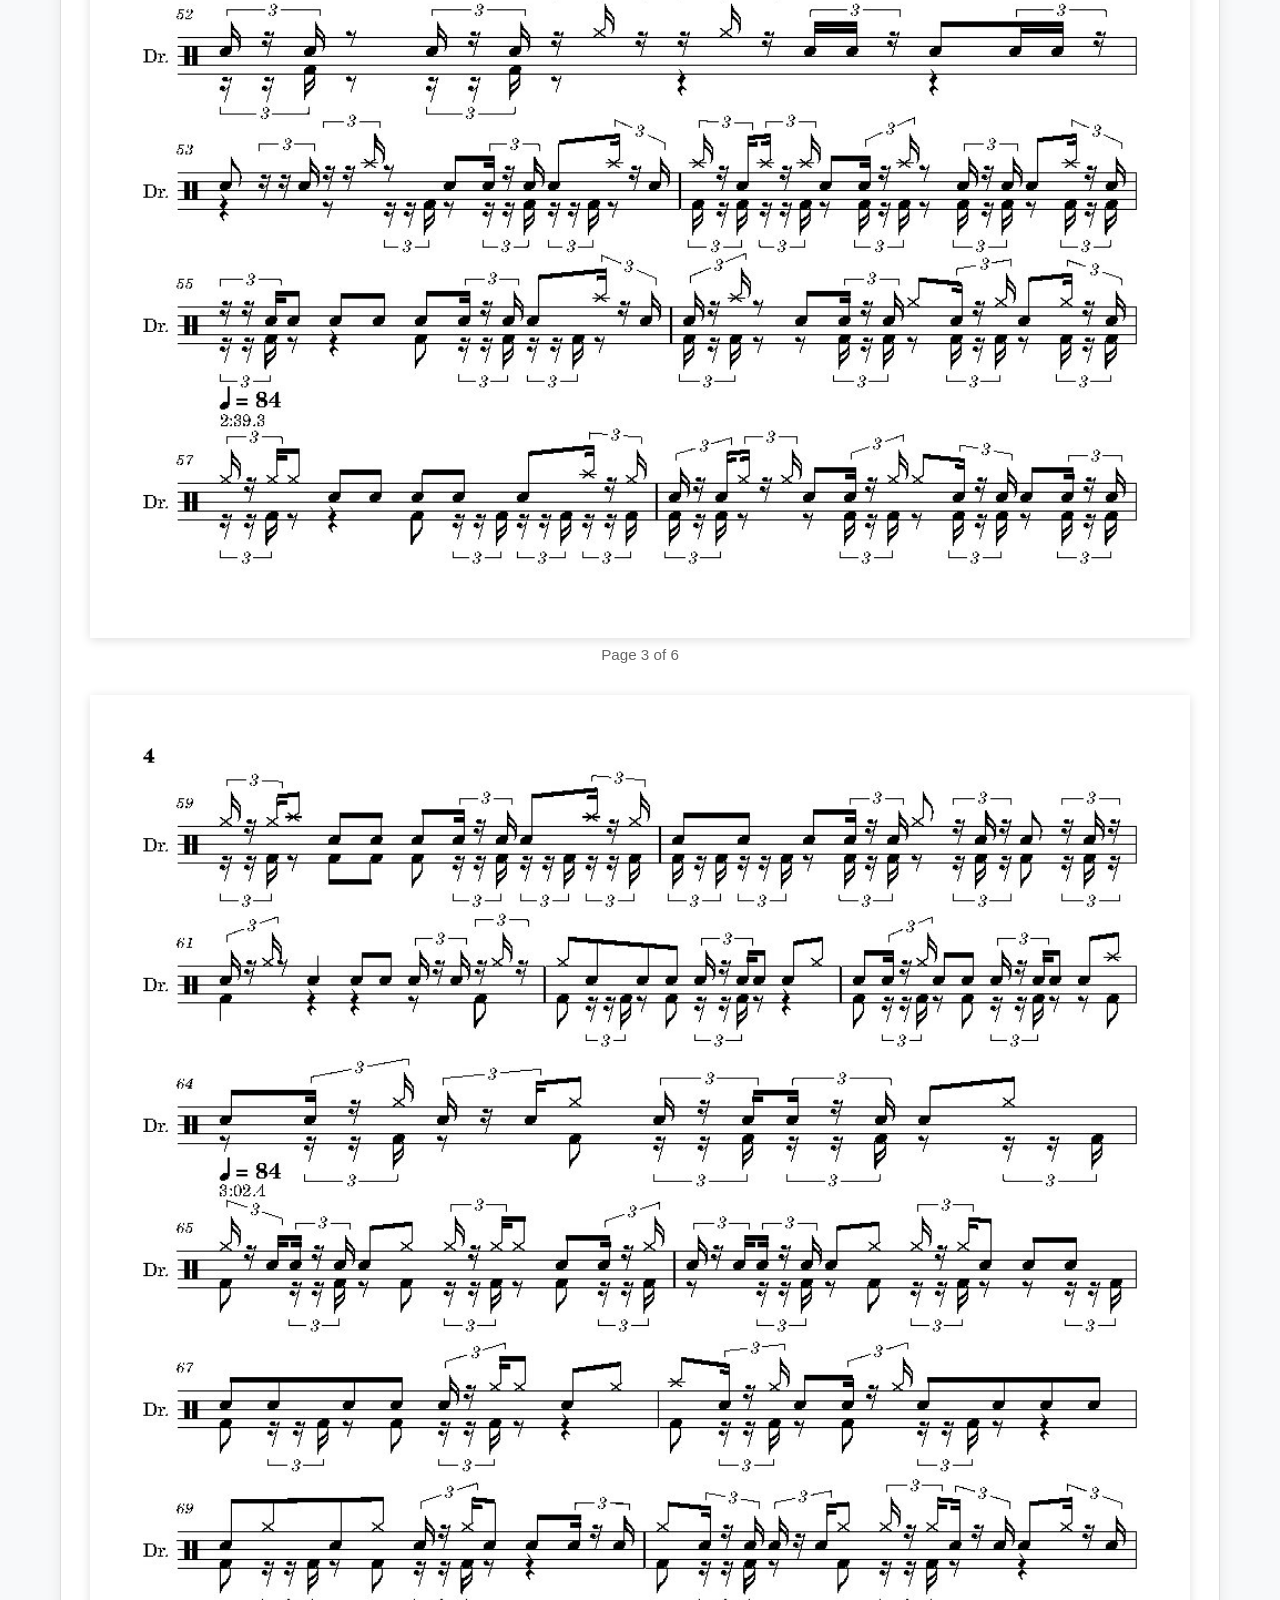
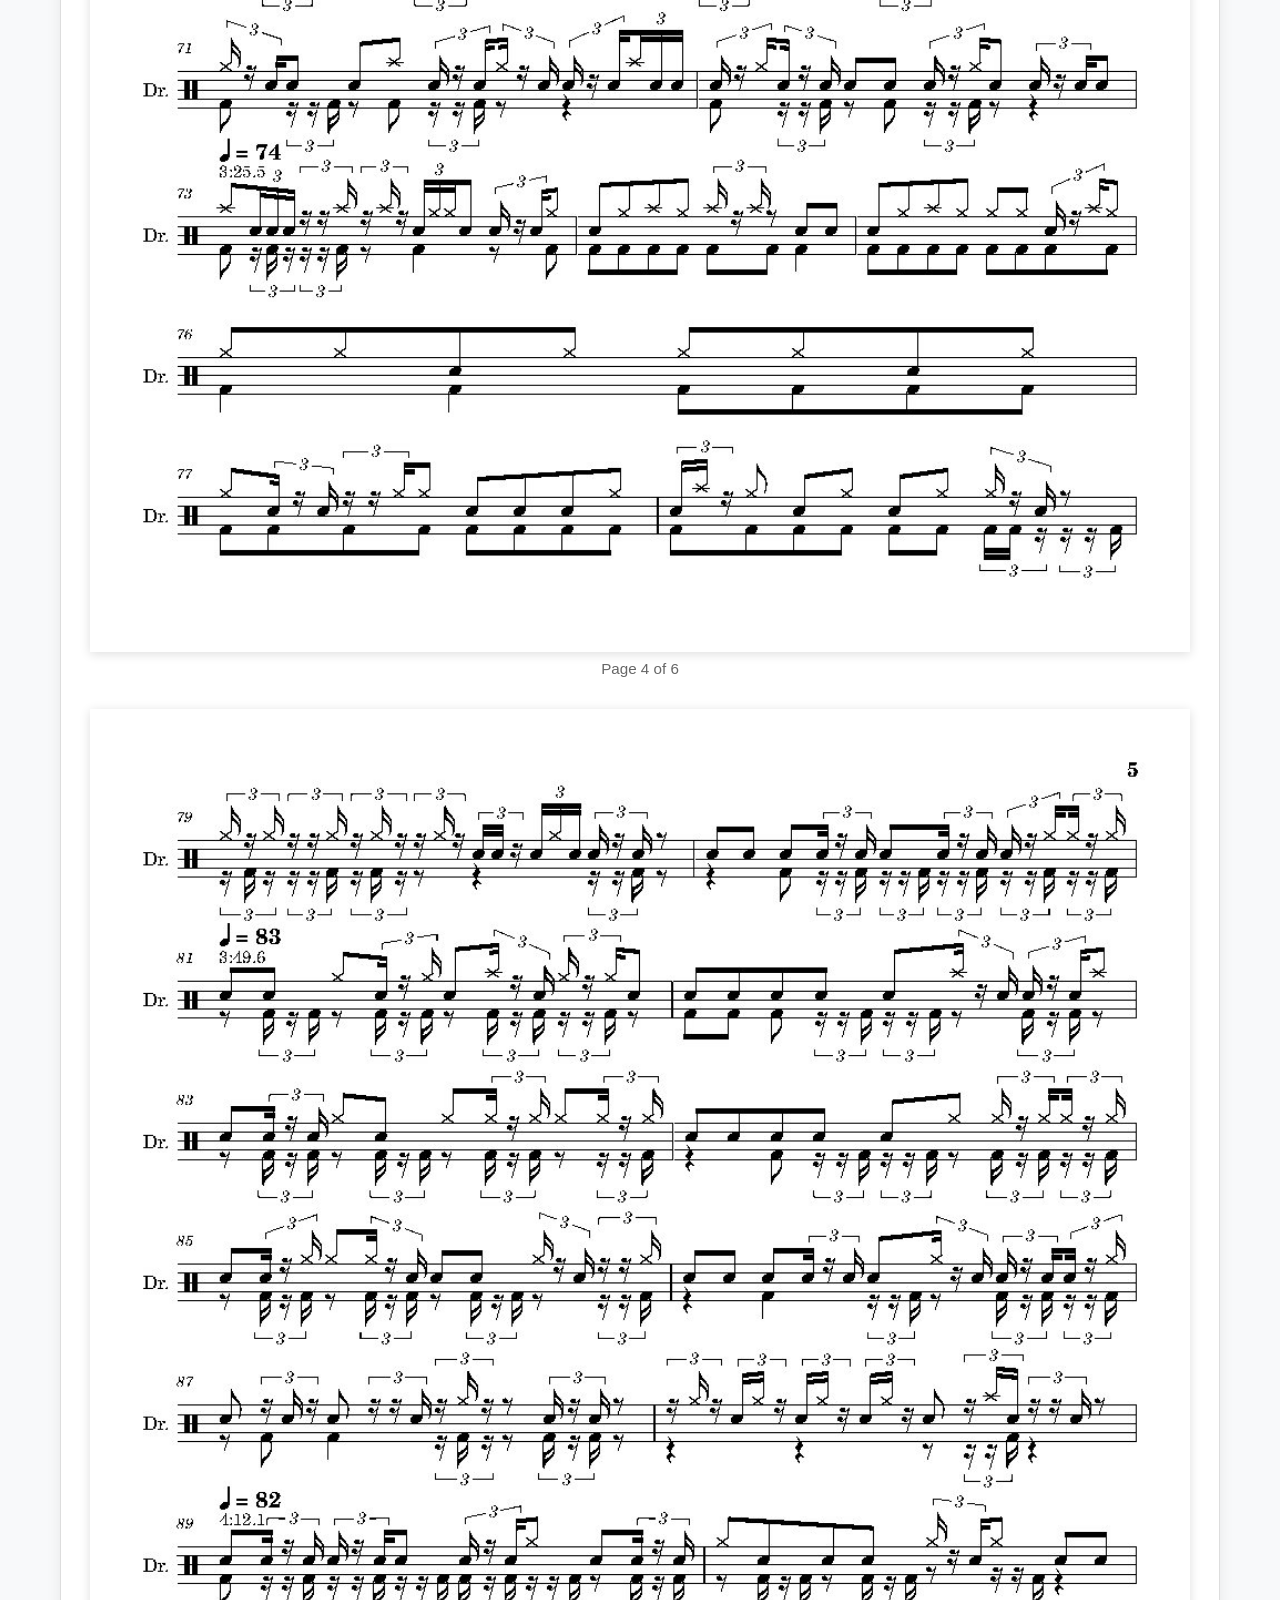
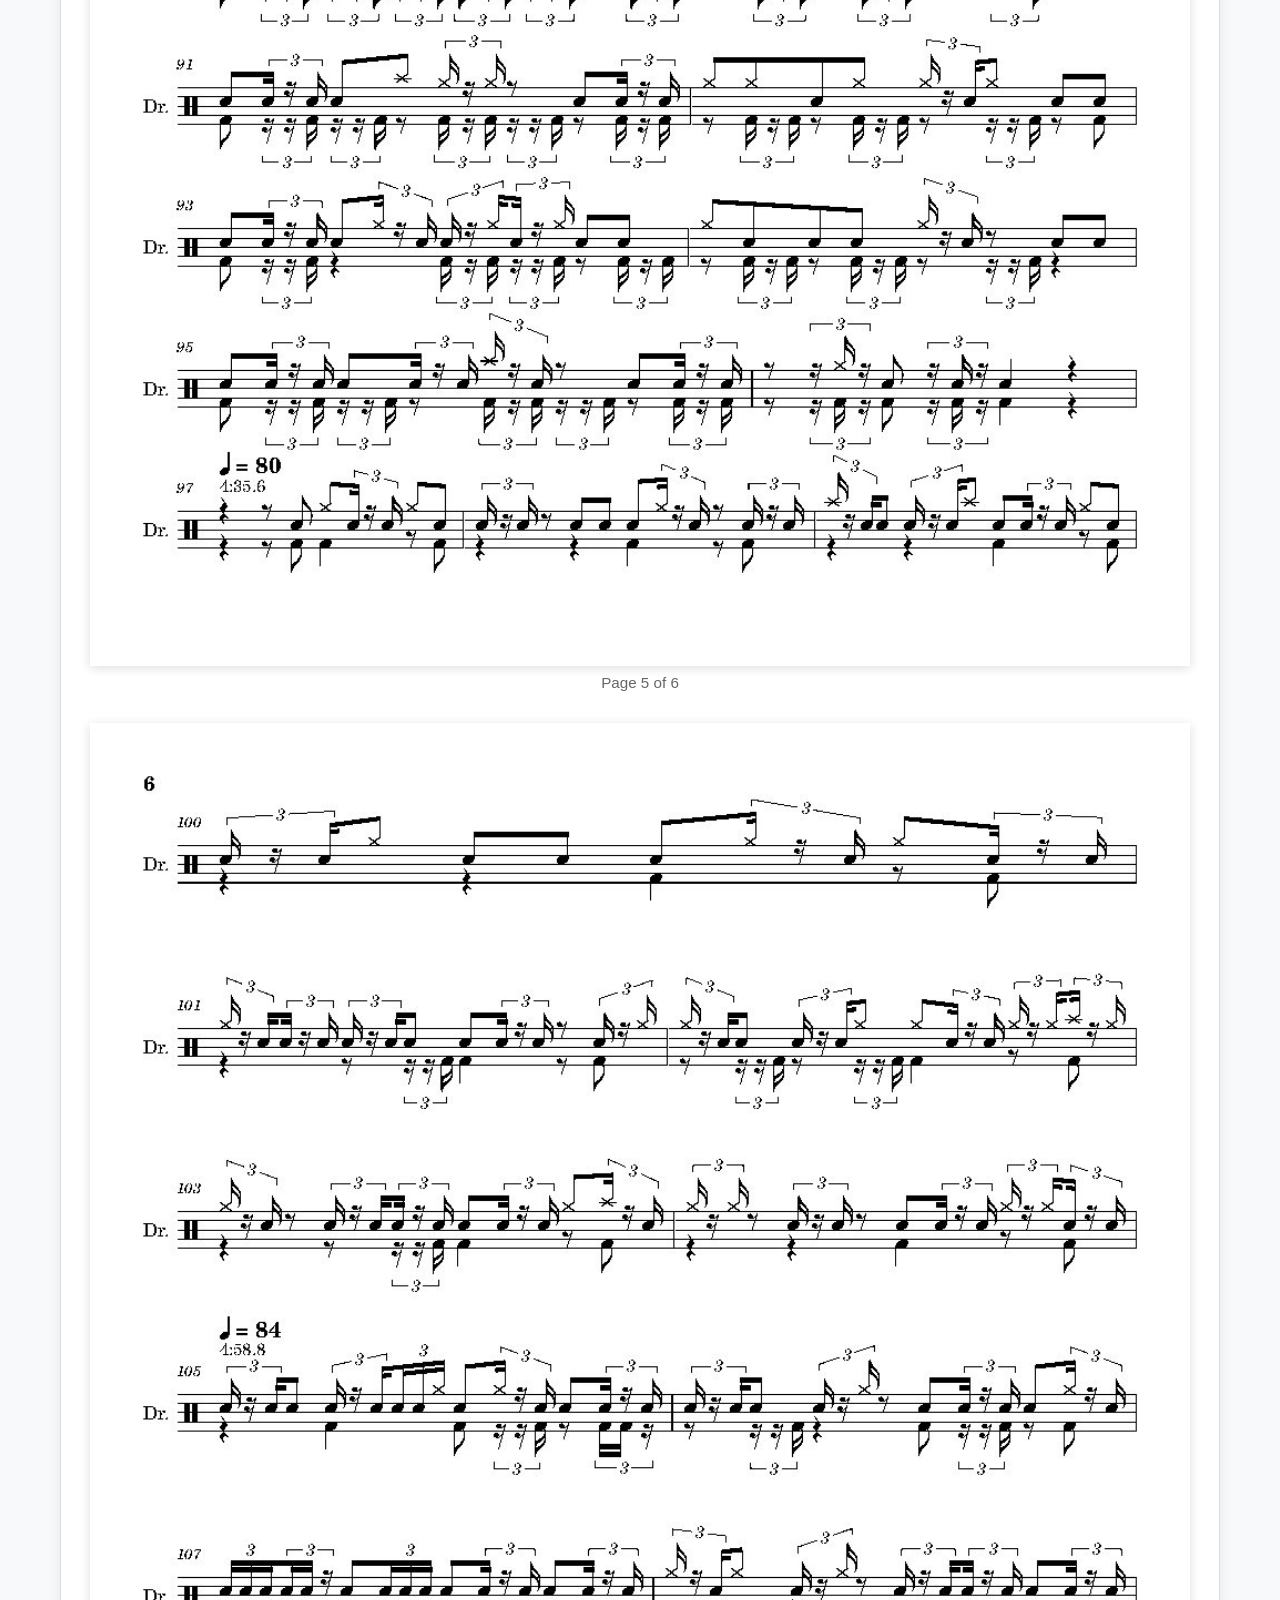
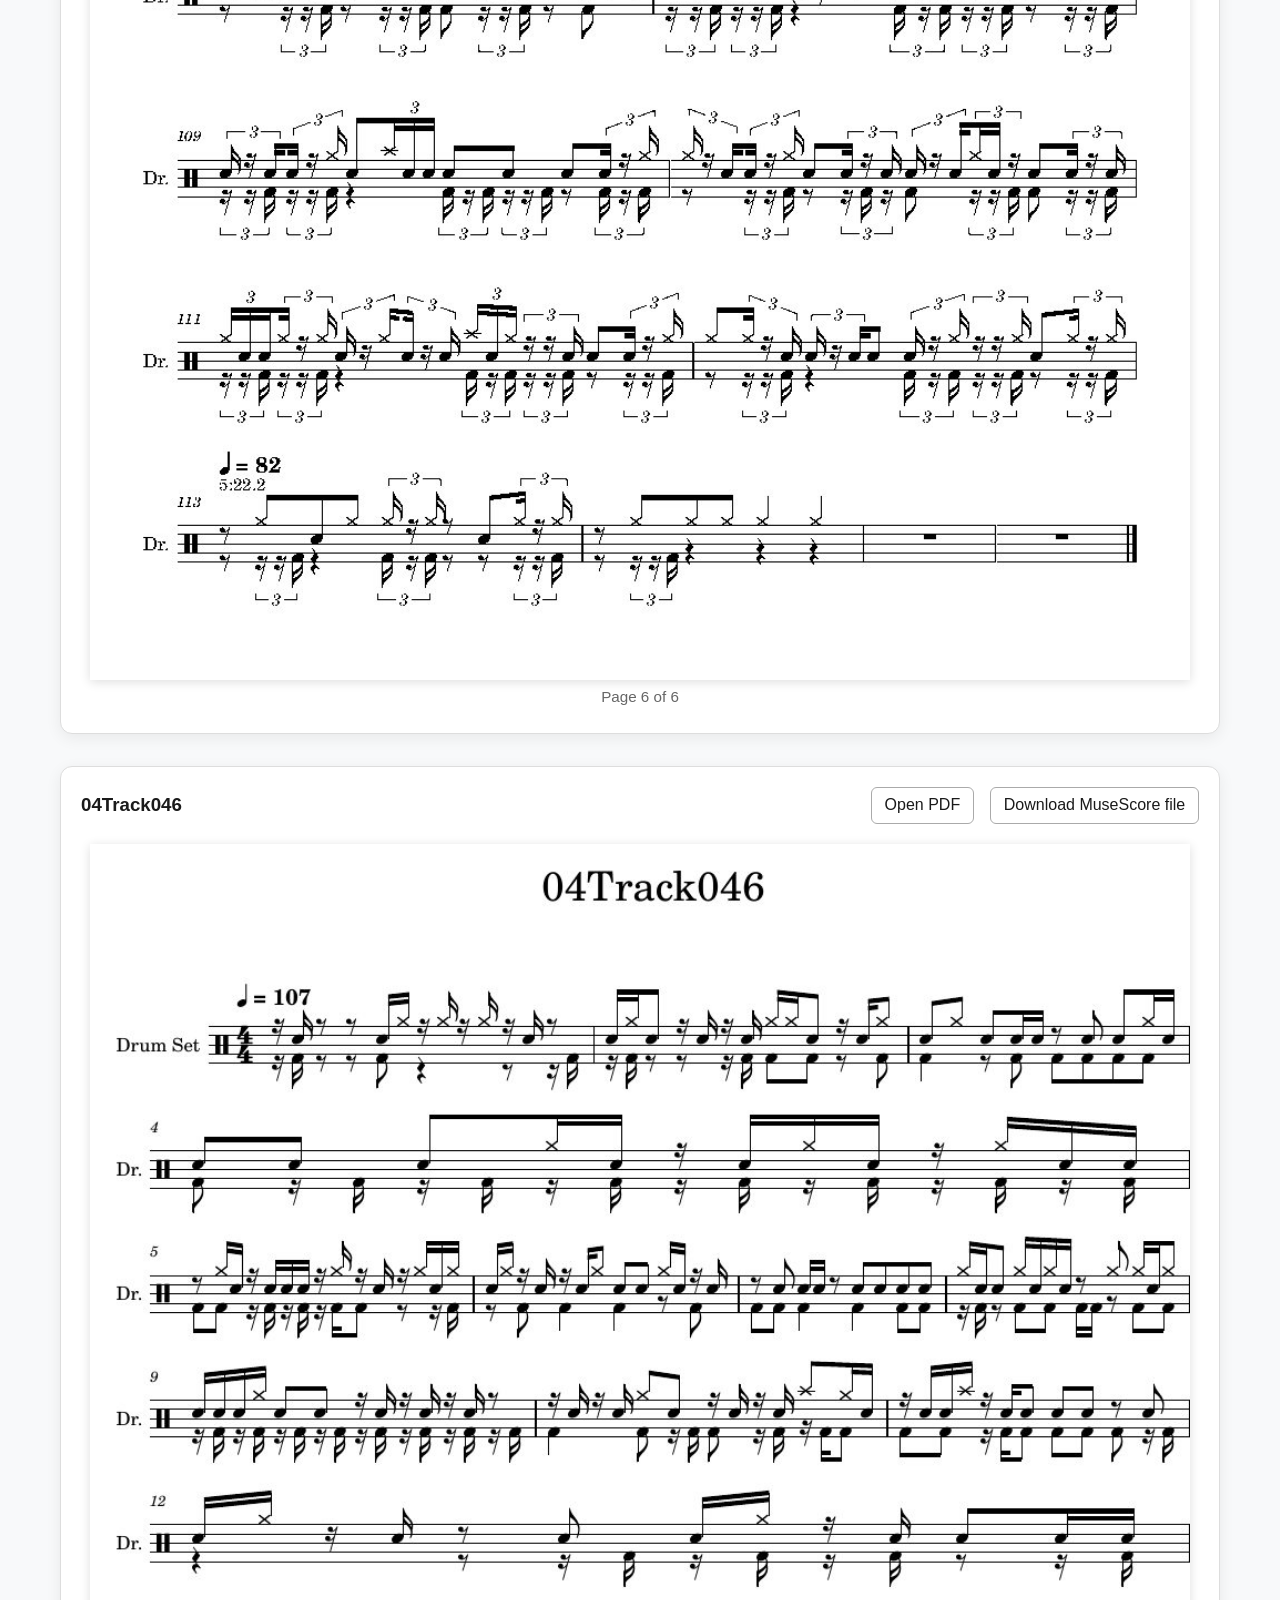
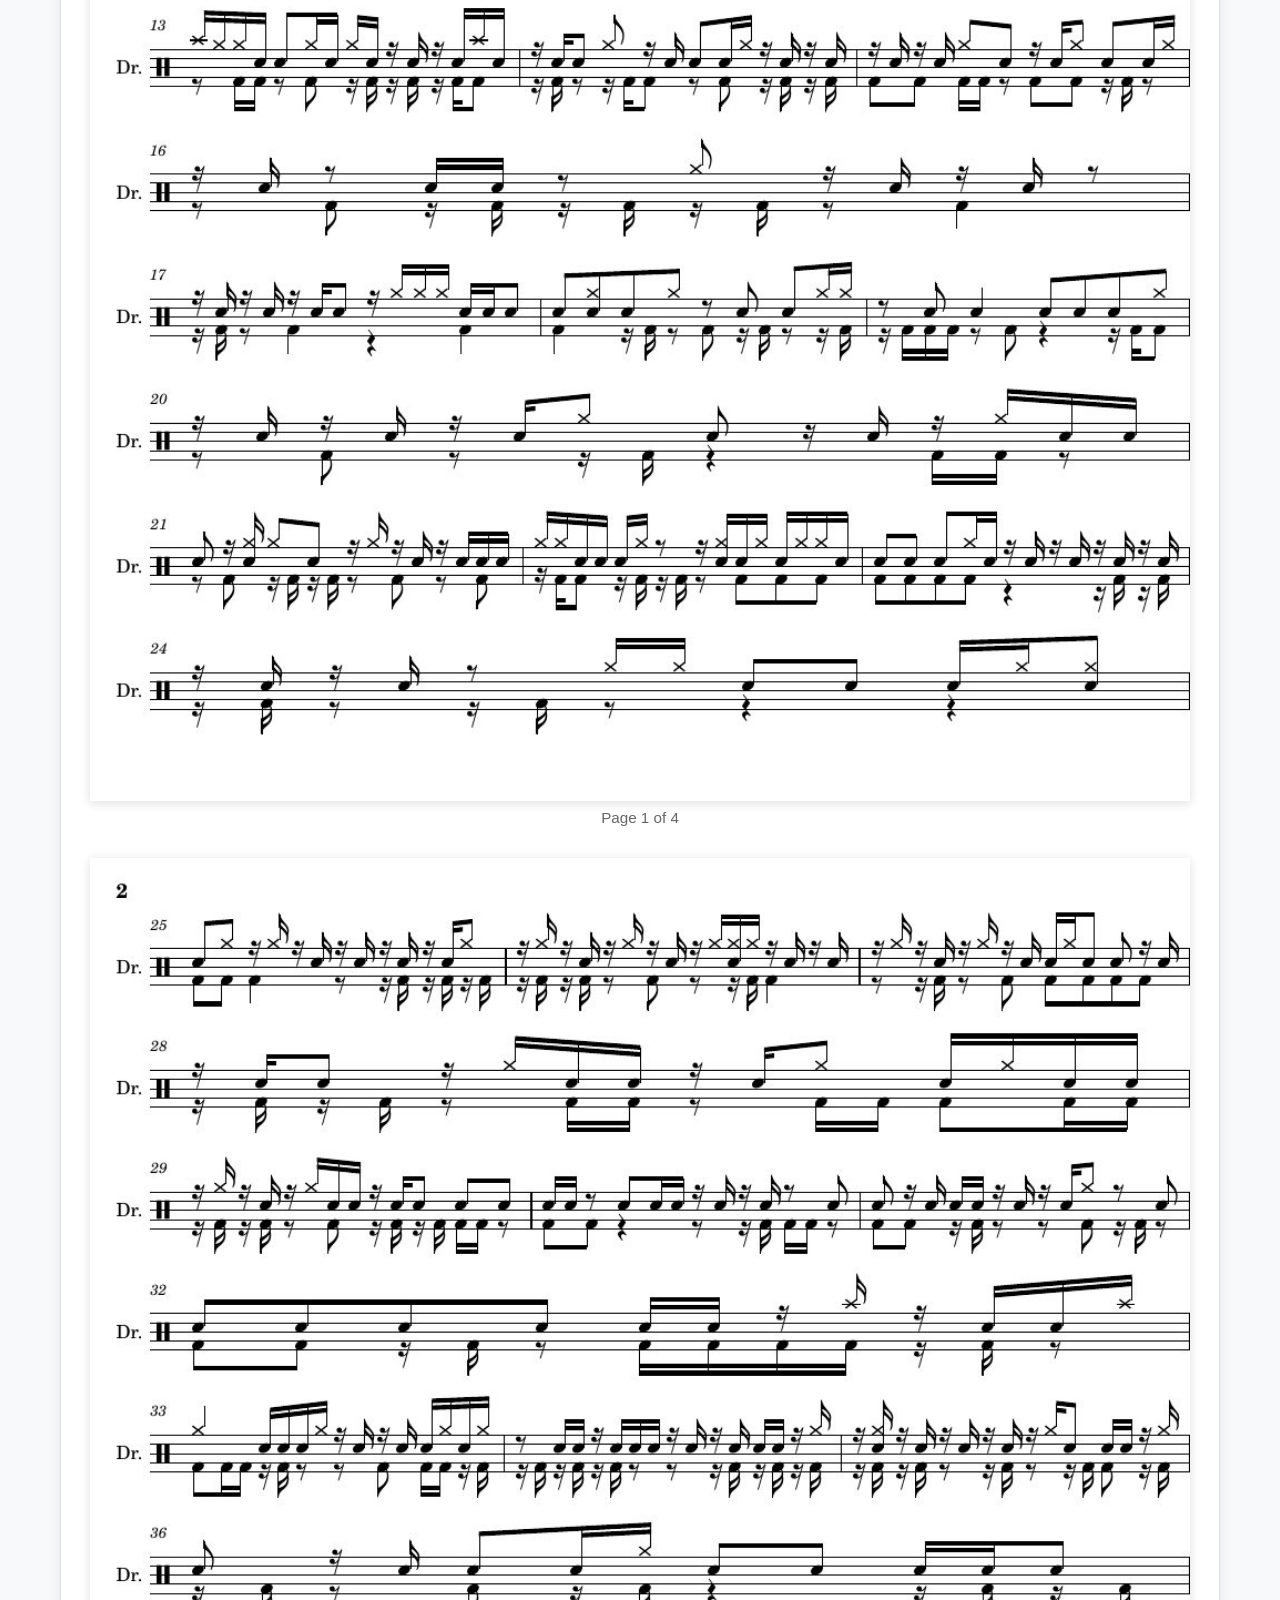
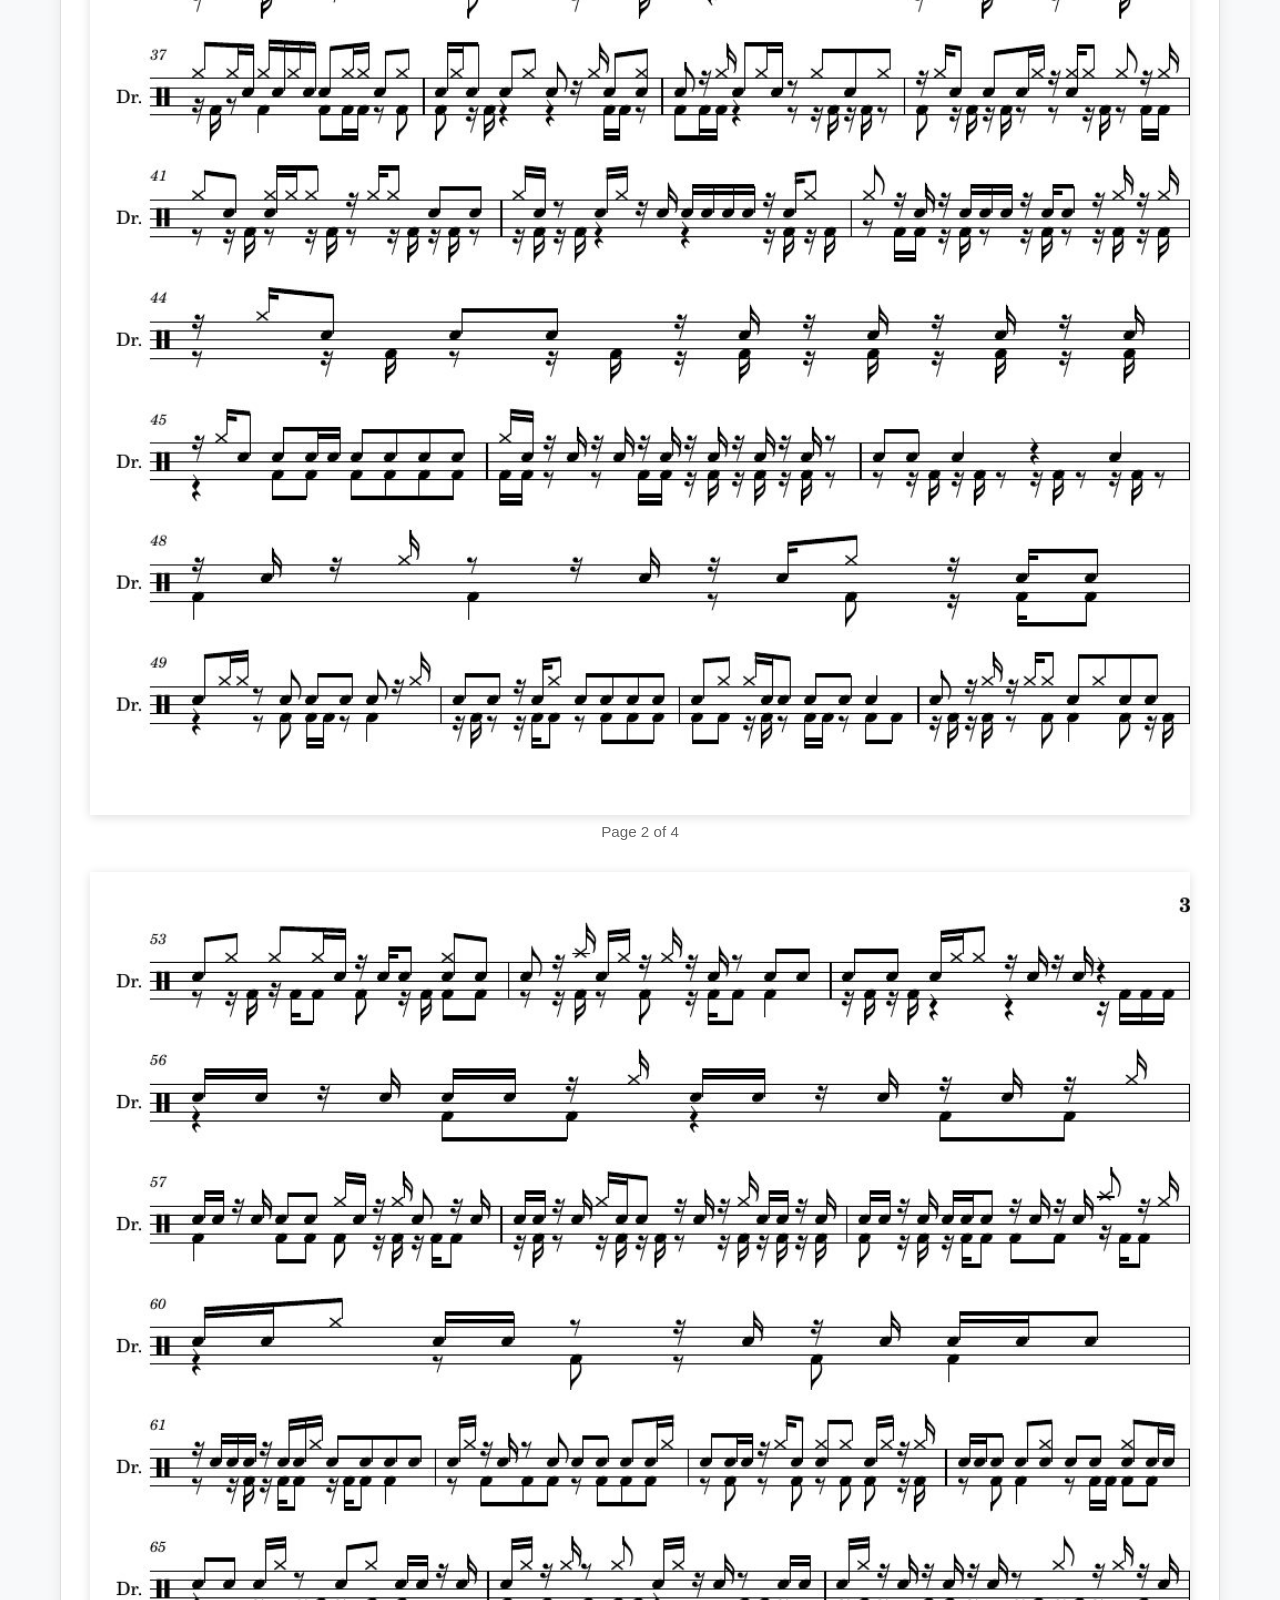
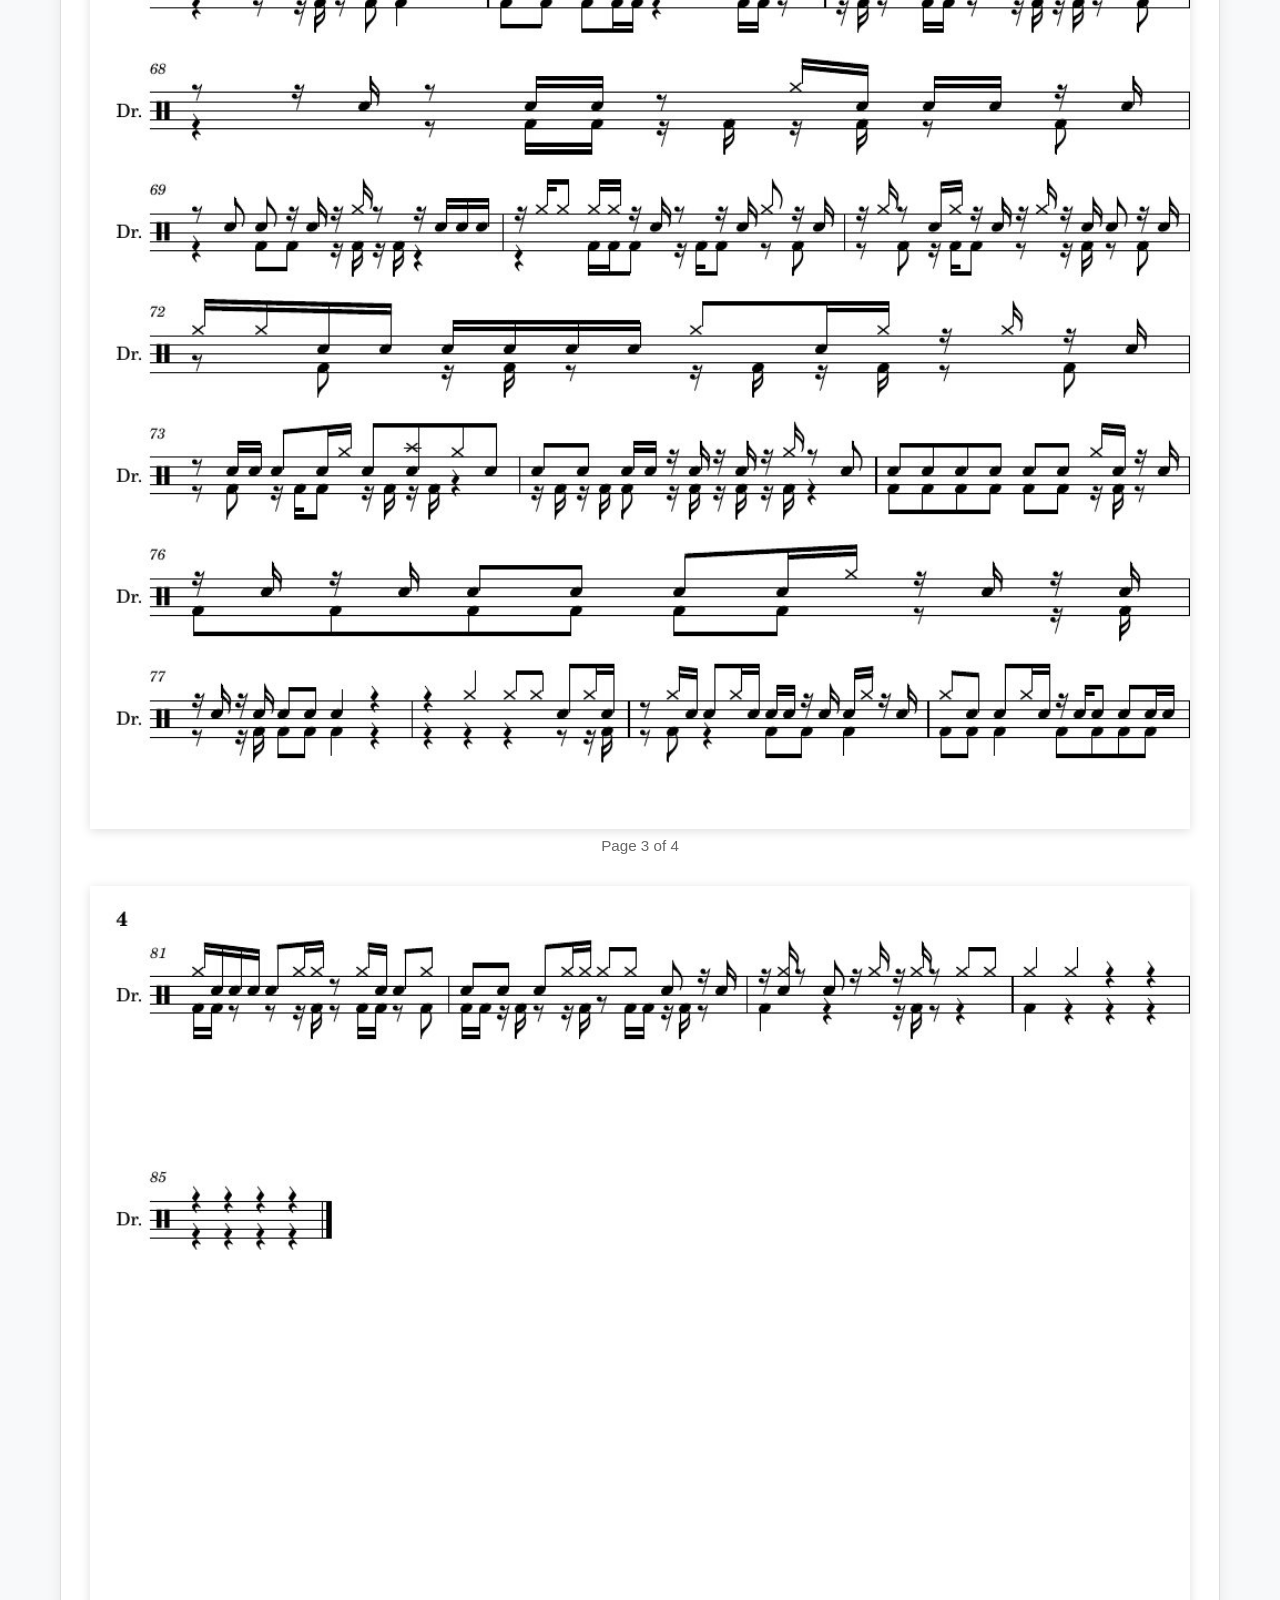
==== commit 22fc0b06: "Add five drum score listings" ====
--- a/fusion.html
+++ b/fusion.html
@@ -10,6 +10,6 @@
 
   <header class="full-header"><div class="header-content"><div class="brand-zone"><a class="logo" href="/">Drumdemo</a><ul class="main-nav"><li><a href="/">Scores</a></li><li><a href="/rock.html">Rock</a></li><li><a href="/jazz.html">Jazz</a></li><li><a href="/latin.html">Latin</a></li><li><a href="/pop.html">Pop</a></li><li><a href="/funk.html">Funk</a></li><li><a href="/fusion.html">Fusion</a></li></ul></div></div></header>
 
-<div class="wrapper"><main><section class="hero-section"><img class="hero-banner" src="/drum1.jpg" alt="Drum kit" width="100%"></section><h1>Fusion &amp; Progressive drum scores</h1><p>Open a score to view all pages. Download the MuseScore file to edit it.</p><section class="score-section"><h2>Medium</h2><div class="score-grid"><article class="score-entry"><div class="score-entry-heading"><h3>Rosanna — Toto</h3><div class="score-actions"><a href="/scores/Rosanna_Drums.pdf" target="_blank" rel="noopener">Open PDF</a><a href="/scores/Rosanna_Drums.mscz" download>Download MuseScore file</a></div></div><div class="score-pages"><figure class="score-page"><img loading="lazy" src="/scores/pages/Rosanna_Drums-page-01.jpg" alt="Rosanna — Toto — page 1 of 6"><figcaption>Page 1 of 6</figcaption></figure><figure class="score-page"><img loading="lazy" src="/scores/pages/Rosanna_Drums-page-02.jpg" alt="Rosanna — Toto — page 2 of 6"><figcaption>Page 2 of 6</figcaption></figure><figure class="score-page"><img loading="lazy" src="/scores/pages/Rosanna_Drums-page-03.jpg" alt="Rosanna — Toto — page 3 of 6"><figcaption>Page 3 of 6</figcaption></figure><figure class="score-page"><img loading="lazy" src="/scores/pages/Rosanna_Drums-page-04.jpg" alt="Rosanna — Toto — page 4 of 6"><figcaption>Page 4 of 6</figcaption></figure><figure class="score-page"><img loading="lazy" src="/scores/pages/Rosanna_Drums-page-05.jpg" alt="Rosanna — Toto — page 5 of 6"><figcaption>Page 5 of 6</figcaption></figure><figure class="score-page"><img loading="lazy" src="/scores/pages/Rosanna_Drums-page-06.jpg" alt="Rosanna — Toto — page 6 of 6"><figcaption>Page 6 of 6</figcaption></figure></div></article></div></section><section class="score-section"><h2>Expert</h2><div class="score-grid"><article class="score-entry"><div class="score-entry-heading"><h3>metronome — toe</h3><div class="score-actions"><a href="/scores/toe_metronome_Drums.pdf" target="_blank" rel="noopener">Open PDF</a><a href="/scores/toe_metronome_Drums.mscz" download>Download MuseScore file</a></div></div><div class="score-pages"><figure class="score-page"><img loading="lazy" src="/scores/pages/toe_metronome_Drums-page-01.jpg" alt="metronome — toe — page 1 of 3"><figcaption>Page 1 of 3</figcaption></figure><figure class="score-page"><img loading="lazy" src="/scores/pages/toe_metronome_Drums-page-02.jpg" alt="metronome — toe — page 2 of 3"><figcaption>Page 2 of 3</figcaption></figure><figure class="score-page"><img loading="lazy" src="/scores/pages/toe_metronome_Drums-page-03.jpg" alt="metronome — toe — page 3 of 3"><figcaption>Page 3 of 3</figcaption></figure></div></article></div></section></main></div><footer><hr><p style="text-align: center;">Drumdemo</p></footer>
+<div class="wrapper"><main><section class="hero-section"><img class="hero-banner" src="/drum1.jpg" alt="Drum kit" width="100%"></section><h1>Fusion &amp; Progressive drum scores</h1><p>Open a score to view all pages. Download the MuseScore file to edit it.</p><section class="score-section"><h2>Medium</h2><div class="score-grid"><article class="score-entry"><div class="score-entry-heading"><h3>Rosanna — Toto</h3><div class="score-actions"><a href="/scores/Rosanna_Drums.pdf" target="_blank" rel="noopener">Open PDF</a><a href="/scores/Rosanna_Drums.mscz" download>Download MuseScore file</a></div></div><div class="score-pages"><figure class="score-page"><img loading="lazy" src="/scores/pages/Rosanna_Drums-page-01.jpg" alt="Rosanna — Toto — page 1 of 6"><figcaption>Page 1 of 6</figcaption></figure><figure class="score-page"><img loading="lazy" src="/scores/pages/Rosanna_Drums-page-02.jpg" alt="Rosanna — Toto — page 2 of 6"><figcaption>Page 2 of 6</figcaption></figure><figure class="score-page"><img loading="lazy" src="/scores/pages/Rosanna_Drums-page-03.jpg" alt="Rosanna — Toto — page 3 of 6"><figcaption>Page 3 of 6</figcaption></figure><figure class="score-page"><img loading="lazy" src="/scores/pages/Rosanna_Drums-page-04.jpg" alt="Rosanna — Toto — page 4 of 6"><figcaption>Page 4 of 6</figcaption></figure><figure class="score-page"><img loading="lazy" src="/scores/pages/Rosanna_Drums-page-05.jpg" alt="Rosanna — Toto — page 5 of 6"><figcaption>Page 5 of 6</figcaption></figure><figure class="score-page"><img loading="lazy" src="/scores/pages/Rosanna_Drums-page-06.jpg" alt="Rosanna — Toto — page 6 of 6"><figcaption>Page 6 of 6</figcaption></figure></div></article><article class="score-entry"><div class="score-entry-heading"><h3>04Track046</h3><div class="score-actions"><a href="/scores/04Track046_Drums.pdf" target="_blank" rel="noopener">Open PDF</a><a href="/scores/04Track046_Drums.mscz" download>Download MuseScore file</a></div></div><div class="score-pages"><figure class="score-page"><img loading="lazy" src="/scores/pages/04Track046_Drums-page-01.jpg" alt="04Track046 — page 1 of 4"><figcaption>Page 1 of 4</figcaption></figure><figure class="score-page"><img loading="lazy" src="/scores/pages/04Track046_Drums-page-02.jpg" alt="04Track046 — page 2 of 4"><figcaption>Page 2 of 4</figcaption></figure><figure class="score-page"><img loading="lazy" src="/scores/pages/04Track046_Drums-page-03.jpg" alt="04Track046 — page 3 of 4"><figcaption>Page 3 of 4</figcaption></figure><figure class="score-page"><img loading="lazy" src="/scores/pages/04Track046_Drums-page-04.jpg" alt="04Track046 — page 4 of 4"><figcaption>Page 4 of 4</figcaption></figure></div></article></div></section><section class="score-section"><h2>Expert</h2><div class="score-grid"><article class="score-entry"><div class="score-entry-heading"><h3>metronome — toe</h3><div class="score-actions"><a href="/scores/toe_metronome_Drums.pdf" target="_blank" rel="noopener">Open PDF</a><a href="/scores/toe_metronome_Drums.mscz" download>Download MuseScore file</a></div></div><div class="score-pages"><figure class="score-page"><img loading="lazy" src="/scores/pages/toe_metronome_Drums-page-01.jpg" alt="metronome — toe — page 1 of 3"><figcaption>Page 1 of 3</figcaption></figure><figure class="score-page"><img loading="lazy" src="/scores/pages/toe_metronome_Drums-page-02.jpg" alt="metronome — toe — page 2 of 3"><figcaption>Page 2 of 3</figcaption></figure><figure class="score-page"><img loading="lazy" src="/scores/pages/toe_metronome_Drums-page-03.jpg" alt="metronome — toe — page 3 of 3"><figcaption>Page 3 of 3</figcaption></figure></div></article></div></section></main></div><footer><hr><p style="text-align: center;">Drumdemo</p></footer>
 </body>
 </html>
